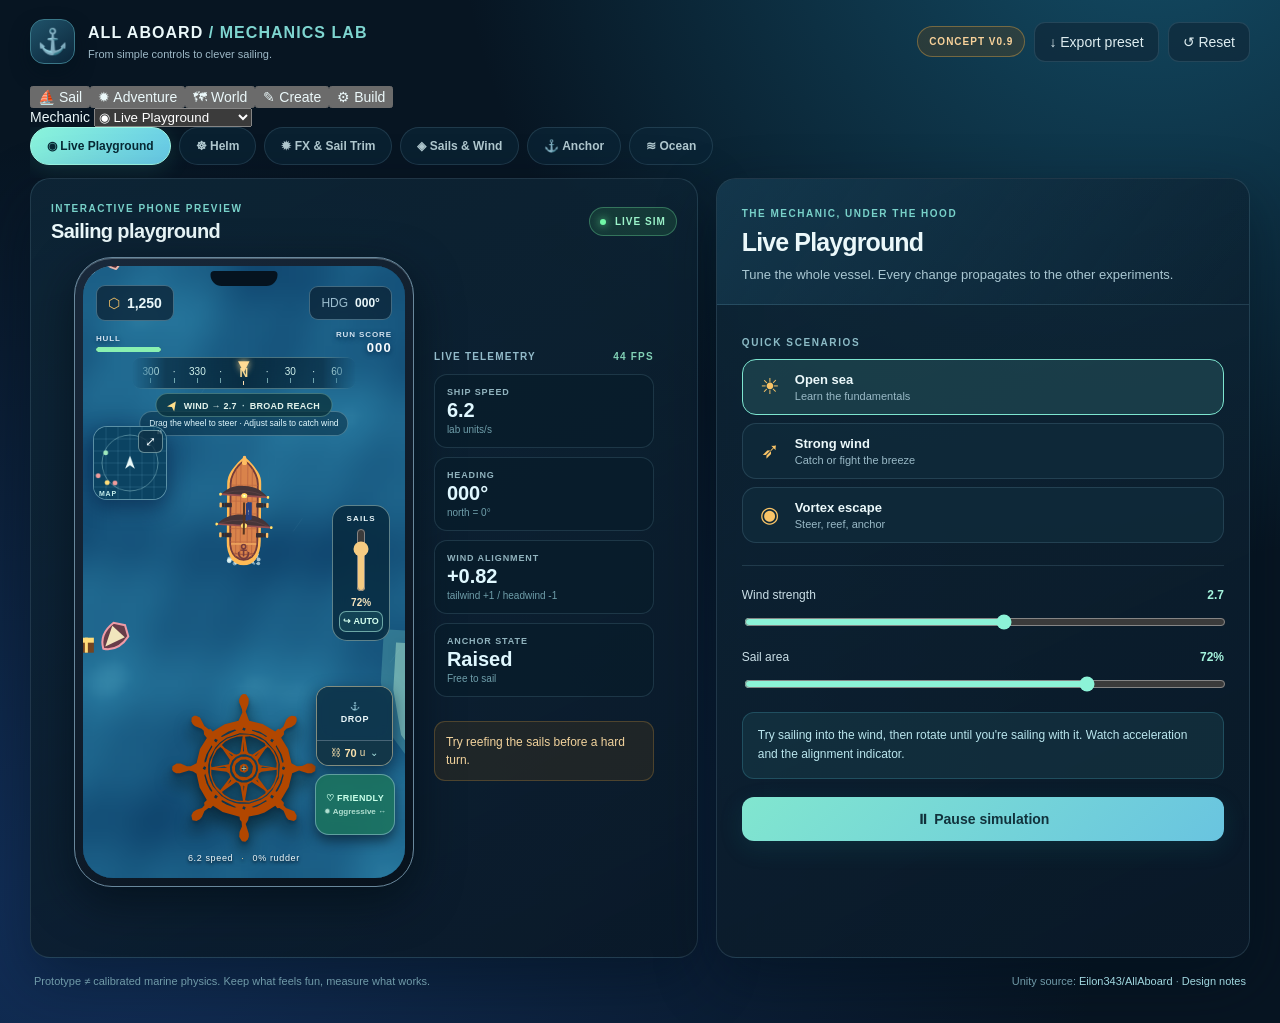
==== index.html @ 44ed9422 "feat(v0.9-layout): grouped navigation, live guided tutorial, lightweight anchor, sail control modes," ====
<!doctype html>
<html lang="en">
<head>
  <meta charset="utf-8">
  <meta name="viewport" content="width=device-width, initial-scale=1, viewport-fit=cover">
  <meta name="theme-color" content="#071725">
  <meta name="description" content="All Aboard Mechanics Lab: hands-on experiments for sailing, wheel steering, sails, anchors, ocean motion, damage and friendly encounters.">
  <title>All Aboard · Mechanics Lab</title>
  <link rel="stylesheet" href="./style.css">
</head>
<body>
  <div class="app-shell">
    <header class="topbar">
      <div class="brand"><span class="brand-mark">⚓</span><div><strong>ALL ABOARD <span class="brand-light">/ MECHANICS LAB</span></strong><small>From simple controls to clever sailing.</small></div></div>
      <div class="top-actions"><span class="build-tag">CONCEPT V0.9</span><button class="subtle-button" id="savePreset" title="Download current tuning as JSON">↓ Export preset</button><button class="subtle-button" id="resetAll" title="Reset simulation and parameters">↺ Reset</button></div>
    </header>

    <nav class="nav-shell" aria-label="Mechanics navigation">
      <div class="nav-categories" id="navGroups" aria-label="Mechanics categories"></div>
      <label class="nav-pick-label" for="navMechanic">Mechanic <select id="navMechanic" aria-label="Jump to mechanic"></select></label>
    </nav>
    <div class="tabbar" role="tablist" aria-label="Mechanics">
      <button role="tab" aria-selected="true" class="tab active" data-tab="live">◉ Live Playground</button>
      <button role="tab" aria-selected="false" class="tab" data-tab="helm">☸ Helm</button>
      <button role="tab" aria-selected="false" class="tab" data-tab="layout">✥ UI Studio</button>
      <button role="tab" aria-selected="false" class="tab" data-tab="feel">✹ FX &amp; Sail Trim</button>
      <button role="tab" aria-selected="false" class="tab" data-tab="audio">♫ Music &amp; SFX</button>
      <button role="tab" aria-selected="false" class="tab" data-tab="unity">▣ Unity Checks</button>
      <button role="tab" aria-selected="false" class="tab" data-tab="sails">◈ Sails & Wind</button>
      <button role="tab" aria-selected="false" class="tab" data-tab="anchor">⚓ Anchor</button>
      <button role="tab" aria-selected="false" class="tab" data-tab="ocean">≋ Ocean</button><button role="tab" aria-selected="false" class="tab" data-tab="world">◎ World</button>
      <button role="tab" aria-selected="false" class="tab" data-tab="damage">✹ Damage</button>
      <button role="tab" aria-selected="false" class="tab" data-tab="encounter">♡ Encounters</button>
      <button role="tab" aria-selected="false" class="tab" data-tab="shipyard">✦ Pimp My Ship</button><button role="tab" aria-selected="false" class="tab" data-tab="ideas">✧ Ideas Board</button><button role="tab" aria-selected="false" class="tab" data-tab="review">✓ Mechanics Review</button>
      <button role="tab" aria-selected="false" class="tab" data-tab="loop">↻ Stage Loop</button>
      <button role="tab" aria-selected="false" class="tab" data-tab="planner">▦ Roadmap & Kanban</button>
    </div>

    <main class="workspace">
      <section class="stage" aria-label="Live portrait game preview">
        <div class="stage-heading"><div><span class="eyebrow">INTERACTIVE PHONE PREVIEW</span><h1 id="stageTitle">Sailing playground</h1></div><div class="live-chip"><span class="dot"></span> LIVE SIM</div></div>
        <div class="stage-body">
          <div class="phone">
            <div class="phone-screen" id="phoneScreen">
              <canvas id="seaCanvas" aria-label="Animated top-down sea showing the sailing ship"></canvas>
              <div class="quick-tutorial" id="quickTutorial" hidden aria-live="polite">
                <span class="quick-tutorial-progress" id="quickTutorialStep">1 / 5</span>
                <strong id="quickTutorialTitle">STEER</strong>
                <span id="quickTutorialDescription">Drag the wheel left or right</span>
                <button type="button" id="quickTutorialSkip" aria-label="Skip tutorial">Skip ×</button>
              </div>
              <button type="button" id="quickTutorialReplay" class="quick-tutorial-replay" title="Replay the 10-second tutorial">?</button>
              <img id="flagGifOverlay" class="flag-gif-live" alt="" hidden>
              <div class="notch"></div>
              <div class="hud">
                <div class="hud-top"><div class="coin-pill" id="coinHud"><span>⬡</span> <strong id="coinValue">1,250</strong></div><div class="heading-pill" id="headingPill"><span class="hud-muted">HDG</span> <strong id="headingValue">000°</strong></div></div>
                <div class="hud-bottom"><div id="healthHud"><small>HULL</small><div class="mini-bar"><i id="hpFill"></i></div></div><div class="hud-score" id="scoreHud"><small>RUN SCORE</small><strong id="scoreValue">000</strong></div></div>
              </div>
              <div class="heading-hud" id="headingHud" aria-label="Compass heading strip">
                 <div class="heading-tape" id="headingTape"><div class="heading-marks" id="headingMarks"></div><div class="heading-indicator">▾</div></div>
                 <div class="heading-wind"><span class="wind-direction-arrow" id="windArrow">➤</span> WIND → <strong id="windValue">2.7</strong><span class="heading-separator">·</span><span id="windRelation">TAILWIND</span></div>
               </div>
               <div class="minimap" id="miniMap" aria-label="Mini-map: ship, chest, enemy and vortex">
                <canvas id="miniMapCanvas"></canvas><button id="mapOpenMini" title="Expand world map" aria-label="Expand world map">⤢</button><span>MAP</span>
              </div>
              <div class="play-hint" id="playHint">Drag the wheel to steer · Adjust sails to catch wind</div>
              <div class="world-action" id="chestAction"><button id="collectChest">✦ Collect treasure</button></div><div class="world-action world-ship-action" id="worldShipAction"><button id="worldShipInteract" hidden>♡ Hail friendly ship</button></div>
              <div class="game-controls">
                <div class="helm-control" id="wheelControl" role="slider" tabindex="0" aria-label="Ship's wheel, turn left or right" aria-valuemin="-1080" aria-valuemax="1080" aria-valuenow="0">
                  <div id="helmWheel" class="wheel-art">
                    <img src="./assets/ship-wheel.svg" alt="" draggable="false">
                  </div>
                  <div class="wheel-crosshair">+</div>
                </div>
                <div class="sail-control" id="sailControl">
                  <div class="control-caption">SAILS</div>
                  <input id="sailSlider" type="range" min="0" max="100" step="1" value="72" orient="vertical" aria-label="Sail height">
                  <div class="sail-percent" id="sailPercent">72%</div>
                  <button type="button" id="sailHeightToggle" class="sail-height-toggle" hidden aria-label="Raise or furl all sails">FULL</button>
                  <button type="button" class="sail-trim-toggle" id="sailTrimToggle" aria-expanded="false" aria-controls="sailTrimQuick">↪ AUTO</button>
                  <div class="sail-trim-popup" id="sailTrimQuick" hidden>
                    <div class="quick-title">⛵ SAIL YARD TILT</div>
                    <label class="quick-auto"><input type="checkbox" id="sailQuickAuto" checked> Automatic wind trim</label>
                    <input id="sailTrimQuickSlider" type="range" min="-45" max="45" step=".5" value="0" aria-label="Manual sail tilt in degrees">
                    <span id="sailQuickTrimValue">0° / ideal 0°</span>
                  </div>
                </div>
                <div class="side-controls">
                  <div class="anchor-control" id="anchorControl">
                    <button class="game-btn anchor-btn" id="anchorButton" aria-pressed="false" title="Drop or raise anchor"><span class="anchor-glyph">⚓</span><span id="anchorLabel">DROP</span></button>
                    <button class="anchor-chain-toggle" type="button" id="anchorChainToggle" aria-expanded="false" aria-controls="anchorChainEditor" title="Set the anchor chain length">⛓ <strong id="anchorChainQuickValue">70</strong>u <span>⌄</span></button>
                    <div class="anchor-rope-hud" id="anchorRopeHud" hidden><span>CHAIN</span><strong id="anchorDistance">0 / 70</strong><div class="chain-meter"><i id="chainFill"></i></div><small id="anchorCondition">Slack</small></div>
                    <div class="anchor-chain-editor" id="anchorChainEditor" hidden>
                      <label for="anchorChainQuickSlider">Chain length <strong id="anchorChainEditValue">70</strong>u</label>
                      <input id="anchorChainQuickSlider" type="range" min="12" max="180" step="1" value="70" aria-label="Anchor chain maximum length">
                      <div class="chain-help">Short = tight turning circle · Long = more drift</div>
                      <button type="button" id="anchorChainClose">✓ Apply &amp; close</button>
                    </div>
                  </div>
                  <button class="game-btn mode-btn friendly" id="modeButton" title="Toggle Friendly and Aggressive"><span class="mode-main" id="modeLabel">♡ FRIENDLY</span><span class="mode-alternative" id="modeNextLabel">✹ Aggressive ↔</span></button>
                </div>
              </div>
              <div class="phone-bottomline"><span id="speedValue">0.0</span> speed <span class="separator">·</span> <span id="rudderValue">0%</span> rudder</div>
            </div>
          </div>
          <div class="telemetry"><div class="telemetry-title">LIVE TELEMETRY <span id="fpsValue">-- FPS</span></div>
            <div class="telemetry-grid">
              <div><small>SHIP SPEED</small><strong id="statSpeed">0.0</strong><span>lab units/s</span></div>
              <div><small>HEADING</small><strong id="statHeading">000°</strong><span>north = 0°</span></div>
              <div><small>WIND ALIGNMENT</small><strong id="statAlignment">--</strong><span>tailwind +1 / headwind -1</span></div>
              <div><small>ANCHOR STATE</small><strong id="statAnchor">Raised</strong><span id="statAnchorInfo">Free to sail</span></div>
            </div>
            <p id="systemTip" class="system-tip">Try reefing the sails before a hard turn.</p>
          </div>
        </div>
      </section>

      <aside class="inspector" aria-label="Mechanic tuning controls">
        <div class="inspector-header"><span class="eyebrow">THE MECHANIC, UNDER THE HOOD</span><h2 id="inspectorTitle">Live Playground</h2><p id="inspectorSubtitle">Tune the whole vessel. Every change propagates to the other experiments.</p></div>

        <section class="panel active" data-panel="live">
          <div class="mini-heading">QUICK SCENARIOS</div>
          <div class="scenario-list"><button class="scenario active" data-scenario="open"><span>☀</span><div><strong>Open sea</strong><small>Learn the fundamentals</small></div></button><button class="scenario" data-scenario="wind"><span>➶</span><div><strong>Strong wind</strong><small>Catch or fight the breeze</small></div></button><button class="scenario" data-scenario="vortex"><span>◉</span><div><strong>Vortex escape</strong><small>Steer, reef, anchor</small></div></button></div>
          <div class="rule"></div>
          <div class="setting"><div class="setting-head"><label for="quickWind">Wind strength</label><output data-value="windStrength">2.7</output></div><input id="quickWind" type="range" min="0" max="5" step=".1" data-setting="windStrength" value="2.7"></div>
          <div class="setting"><div class="setting-head"><label for="quickSails">Sail area</label><output data-value="sail">72%</output></div><input id="quickSails" type="range" min="0" max="100" step="1" data-setting="sail" value="72"></div>
          <div class="callout">Try sailing into the wind, then rotate until you're sailing with it. Watch acceleration and the alignment indicator.</div>
          <button class="wide-button" id="pauseButton">⏸ Pause simulation</button>
        </section>


        <section class="panel" data-panel="layout">
          <div class="explain"><strong>Touch-edit the real game HUD</strong>
            <p>Drag the HUD by touch, enter precise X/Y values, independently scale its width/height, rotate it, set opacity and adjust layer priority. Switch editing off to test the real controls.</p>
          </div>
          <div class="setting"><label for="layoutTheme">Game button visual theme (prototype)</label>
            <select id="layoutTheme" class="layout-select">
              <option value="classic">Warm wood · nautical</option>
              <option value="glass">Sea glass · lightweight</option>
              <option value="compact">Compact · minimal</option>
            </select>
          </div>
          <button id="layoutEditToggle" class="wide-button" aria-pressed="false">✥ Enable touch editing</button>
          <button id="layoutApplyDor" class="outline-button">★ Apply Dor's uploaded V0.7 layout</button>
          <div class="layout-icon-preview"><img id="layoutIconPreview" alt="Selected HUD component icon" src="./assets/ship-wheel.svg"><div><strong id="layoutIconName">Helm wheel</strong><small>Matching game artwork. Selected component glows in the phone preview.</small></div></div>
          <div class="layout-appearance">
            <div class="mini-heading">APPEARANCE · GAME HUD</div>
            <label class="fx-toggle"><input type="checkbox" id="layoutVisible" checked> Show selected component (hide/remove from HUD)</label>
            <div class="setting"><div class="setting-head"><label for="layoutBorderWidth">Border thickness</label><output id="layoutBorderValue">0 px</output></div>
              <input type="range" id="layoutBorderWidth" min="0" max="8" step=".5" value="0"></div>
            <div class="layout-colors"><label>Border <input type="color" id="layoutBorderColor" value="#8be8d6"></label>
              <label>Background <input type="color" id="layoutBackgroundColor" value="#103b51"></label></div>
            <label class="fx-toggle"><input type="checkbox" id="layoutUseBackground"> Custom background color</label>
          </div>
          <div class="layout-preset-caption">Current preset: <strong id="layoutPresetName">Default</strong> · V0.8 supports legacy V0.7 JSON imports.</div>
          <div class="setting"><label for="layoutElement">Select UI component</label><select id="layoutElement" class="layout-select"></select></div>
          <div class="layout-controls">
            <div class="layout-fine-step"><span>Fine movement · 0.1%</span><div><button id="layoutXMinus">X −</button><button id="layoutXPlus">X +</button><button id="layoutYMinus">Y −</button><button id="layoutYPlus">Y +</button></div></div>
            
            <div class="setting layout-setting"><div class="setting-head"><label for="layoutXRange">X position · phone width</label><input id="layoutXValue" type="number" min="-48" max="48" step=".1" value="0" aria-label="X position · phone width numeric value"></div><input id="layoutXRange" type="range" min="-48" max="48" step=".1" value="0" aria-label="X position · phone width"></div>

            <div class="setting layout-setting"><div class="setting-head"><label for="layoutYRange">Y position · phone height</label><input id="layoutYValue" type="number" min="-48" max="48" step=".1" value="0" aria-label="Y position · phone height numeric value"></div><input id="layoutYRange" type="range" min="-48" max="48" step=".1" value="0" aria-label="Y position · phone height"></div>

            <div class="setting layout-setting"><div class="setting-head"><label for="layoutScaleRange">Uniform scale</label><input id="layoutScaleValue" type="number" min=".3" max="2.5" step=".01" value="1" aria-label="Uniform scale numeric value"></div><input id="layoutScaleRange" type="range" min=".3" max="2.5" step=".01" value="1" aria-label="Uniform scale"></div>

            <div class="setting layout-setting"><div class="setting-head"><label for="layoutScaleXRange">Horizontal scale X</label><input id="layoutScaleXValue" type="number" min=".3" max="2.5" step=".01" value="1" aria-label="Horizontal scale X numeric value"></div><input id="layoutScaleXRange" type="range" min=".3" max="2.5" step=".01" value="1" aria-label="Horizontal scale X"></div>

            <div class="setting layout-setting"><div class="setting-head"><label for="layoutScaleYRange">Vertical scale Y</label><input id="layoutScaleYValue" type="number" min=".3" max="2.5" step=".01" value="1" aria-label="Vertical scale Y numeric value"></div><input id="layoutScaleYRange" type="range" min=".3" max="2.5" step=".01" value="1" aria-label="Vertical scale Y"></div>

            <div class="setting layout-setting"><div class="setting-head"><label for="layoutRotationRange">Rotation / tilt</label><input id="layoutRotationValue" type="number" min="-180" max="180" step=".5" value="0" aria-label="Rotation / tilt numeric value"></div><input id="layoutRotationRange" type="range" min="-180" max="180" step=".5" value="0" aria-label="Rotation / tilt"></div>

            <div class="setting layout-setting"><div class="setting-head"><label for="layoutOpacityRange">Opacity / transparency</label><input id="layoutOpacityValue" type="number" min=".15" max="1" step=".01" value="1" aria-label="Opacity / transparency numeric value"></div><input id="layoutOpacityRange" type="range" min=".15" max="1" step=".01" value="1" aria-label="Opacity / transparency"></div>

            <div class="setting layout-setting"><div class="setting-head"><label for="layoutLayerRange">Layer order (front ↔ back)</label><input id="layoutLayerValue" type="number" min="1" max="30" step="1" value="5" aria-label="Layer order (front ↔ back) numeric value"></div><input id="layoutLayerRange" type="range" min="1" max="30" step="1" value="5" aria-label="Layer order (front ↔ back)"></div>
            <label class="fx-toggle"><input id="layoutRatioLock" type="checkbox" checked> Lock X/Y scale together</label>
            <div class="layout-fine-step"><span>Layer order within HUD groups</span><div><button id="layoutLayerBack">Send back −</button><button id="layoutLayerFront">Bring forward +</button></div></div>
          </div>
          <div class="layout-value-readout" id="layoutOutput">Helm wheel · X 0% · Y 0% · 1×1 · 0° · 100% opacity · layer 5</div>
          <div class="layout-validation" id="layoutValidation" role="status">Layout check: no known overlaps yet. Check on a physical phone too.</div>
          <div class="button-pair"><button id="layoutResetItem" class="outline-button">↺ Reset selected</button><button id="layoutResetAll" class="outline-button">↺ Reset all UI</button></div>
          <div class="button-pair"><button id="layoutExport" class="wide-button">↓ Export UI preset (.json)</button><label class="outline-button import-label" for="layoutImport">↑ Import preset</label><input id="layoutImport" type="file" accept="application/json,.json" hidden></div>
          <div class="world-alert" id="layoutStatus" role="status">Enable editing and drag a highlighted UI component by touch. The layout is saved locally on this device.</div>
          <div class="callout">Coordinates are relative to the phone preview; layer order applies within HUD stacking groups. Rotation, independent scaling and transparency are design-only transforms, not finished Unity RectTransforms or accessibility validation. Test all thumb targets and safe areas.</div>
        </section>

        <section class="panel" data-panel="feel">
          <div class="explain"><strong>One event, readable physical feedback</strong>
            <p>Cannon fire should trigger a short recoil, a water splash and a sound event. Waves drive the ship's visual roll/bob using real samples of OceanField. No gameplay-position teleports.</p>
          </div>
          <div class="mini-heading">CANNON &amp; CAMERA FEEL</div>
          <div class="setting"><div class="setting-head"><label for="recoilStrength">Cannon recoil</label><output data-value="recoilStrength">0.8</output></div><input id="recoilStrength" type="range" min="0" max="2" step=".1" value=".8" data-setting="recoilStrength"></div>
          <div class="setting"><div class="setting-head"><label for="cameraShake">Camera shake</label><output data-value="cameraShake">0.5</output></div><input id="cameraShake" type="range" min="0" max="2" step=".1" value=".5" data-setting="cameraShake"></div>
          <div class="setting"><div class="setting-head"><label for="waveRoll">Wave-induced ship tilt</label><output data-value="waveRoll">1.0</output></div><input id="waveRoll" type="range" min="0" max="2" step=".1" value="1" data-setting="waveRoll"></div>
          <div class="button-pair"><button class="wide-button" id="feelTestShot">✹ Fire test broadside</button><button class="outline-button" id="feelTestHit">✦ Test hull impact</button></div>
          <div class="mini-heading">SAIL CONTROL DESIGN</div>
          <div class="setting"><label for="sailControlStyle">Mobile sail control</label>
            <select id="sailControlStyle" class="layout-select">
              <option value="classic">Height slider + compact AUTO button</option>
              <option value="toggle-tilt">Up/Down toggle + wind trim mini dial</option>
            </select>
          </div>
          <div class="mini-heading">SAIL TRIM (OPTIONAL ONE-THUMB SKILL)</div>
          <div class="explain"><strong>Tilt the yard to catch wind</strong><p>Auto-trim stays enabled by default. Manual trim adds a small skill advantage but is not a new mandatory game button. A visual yard rotation follows the selected trim.</p></div>
          <div class="setting"><div class="setting-head"><label for="sailTrim">Sail tilt / yard angle</label><output data-value="sailTrim">0°</output></div><input id="sailTrim" type="range" min="-45" max="45" step="1" value="0" data-setting="sailTrim"></div>
          <label class="fx-toggle"><input id="sailAutoTrim" type="checkbox" checked> Automatic sail trim (recommended)</label>
          <div class="physics-readout">IDEAL TILT <strong id="trimIdeal">0°</strong> · SAIL TRIM BONUS <strong id="trimBonus">100%</strong></div>
          <div class="mini-heading">WIND &amp; OCEAN VISUALS</div>
          <div class="setting"><div class="setting-head"><label for="windFX">Wind streak intensity</label><output data-value="windFX">0.6</output></div><input id="windFX" type="range" min="0" max="2" step=".1" value=".6" data-setting="windFX"></div>
          <label class="fx-toggle"><input id="reduceMotion"> Reduce motion / visual shake</label>
          <div class="physics-readout" id="feelReadout">Sail trim, ship pitch and sound events stay decoupled from world physics.</div>
          <div class="callout">Unity integration candidate: ShipPosePresenter for waves, BroadsideFeedback for recoil, SailTrimController for rigging, OceanEffectBus for water FX. Only real shots should trigger automatic feedback.</div>
        </section>
        <section class="panel" data-panel="audio">
          <div class="explain"><strong>Original pirate soundtrack &amp; event audio</strong>
            <p>Preview original generated-in-code musical sketches and short synthetic effects. Real soundtrack files can later be generated, edited and licensed separately. Browser audio begins only after you press Enable Audio.</p>
          </div>
          <button class="wide-button" id="audioEnable">♪ Enable sound (tap once)</button>
          <div class="setting"><div class="setting-head"><label for="audioVolume">Master volume</label><output id="audioVolumeValue">32%</output></div><input id="audioVolume" type="range" min="0" max="100" value="32"></div>
          <div class="setting"><div class="setting-head"><label for="musicVolume">Music level</label><output id="musicVolumeValue">27%</output></div><input id="musicVolume" type="range" min="0" max="100" value="27"></div>
          <div class="mini-heading">MUSIC MOOD TESTS</div>
          <div class="audio-mood-list" id="audioMoods"></div>
          <div class="button-pair"><button class="wide-button" id="audioPlayMusic">▶ Play current mood</button><button class="outline-button" id="audioStopMusic">■ Stop</button></div>
          <label class="fx-toggle"><input id="audioAdaptiveMood" type="checkbox" checked> Adaptive music: playful sailing → cinematic combat (selected direction)</label>
          <div class="mini-heading">PRODUCTION MUSIC PROMPT</div>
          <textarea id="audioGenerationPrompt" rows="5" class="audio-prompt" aria-label="Generated track production prompt" readonly></textarea>
          <button class="outline-button" id="audioCopyPrompt">⧉ Copy prompt for Stable Audio / Suno</button>
          <div class="mini-heading">SFX EVENT LIBRARY</div>
          <div class="audio-sfx-list" id="audioSfxList"></div>
          <div class="setting"><label class="fx-toggle"><input id="audioAutoEvents" type="checkbox"> Play live in-game sound events (after enabling audio)</label></div>
          <div class="world-alert" id="audioStatus">Audio is off until enabled. Game remains playable without sound.</div>
          <div class="mini-heading">AUDIO EVENT LOG</div>
          <div id="audioEventLog" class="audio-event-log" aria-live="polite">No events yet.</div>
          <div class="callout">Unity plan: one AudioDirector and AudioMixer. Mechanic scripts publish event IDs (shot, anchor, friendship, etc.). A mood controller crossfades between layers. Avoid shipping third-party material without confirming license records.</div>
        </section>
        <section class="panel" data-panel="unity">
          <div class="explain"><strong>Validate a mechanic before converting it into Unity</strong><p>This is a checklist plus an advisory static text scan—not a replacement for Unity Test Framework, actual prefabs, scene checks or Android builds.</p></div>
          <div class="mini-heading">PREFAB / SCENE TEXT SCANNER</div>
          <label for="unityAssetUpload" class="outline-button import-label">↑ Upload one .prefab, .unity or .asset (text YAML)</label>
          <input id="unityAssetUpload" type="file" accept=".prefab,.unity,.asset,.txt">
          <div class="world-alert" id="unityAuditStatus">No file selected. A text YAML scan can flag common issues; Unity Editor must verify GUIDs and actual links.</div>
          <div id="unityAuditResults" class="unity-audit-results"></div>
          <div class="mini-heading">UNITY VERIFICATION ROADMAP</div>
          <div class="unity-checklist" id="unityChecklist">
            <label><input type="checkbox"> EditMode: wind polar, chain bounds, damage rules</label>
            <label><input type="checkbox"> PlayMode: steering, auto cannons, anchor, scene flow</label>
            <label><input type="checkbox"> Prefab: required components, missing scripts, links</label>
            <label><input type="checkbox"> HUD: Safe Area, portrait anchors, minimum tap size</label>
            <label><input type="checkbox"> Build Profiles: scenes, Android IL2CPP + ARM64</label>
            <label><input type="checkbox"> Performance: Profiler 30/60 FPS + allocations on phone</label>
          </div>
          <div class="button-pair"><button id="unityExportChecklist" class="wide-button">↓ Export Unity QA checklist</button></div>
          <div class="mini-heading">TECHNICAL HANDOFF FROM THE KANBAN</div>
          <p class="tipline">Open Roadmap &amp; Kanban → select a mechanic → view the architecture, test contract and copyable Codex prompt below its full plan.</p>
        </section>
        <section class="panel" data-panel="helm">
          <div class="explain"><strong>1080° left / right</strong><p>Grab the wheel and rotate it up to three turns in either direction. Release it to spring back to center while the ship keeps its momentum.</p></div>
          <div class="setting"><div class="setting-head"><label for="steerSensitivity">Steering sensitivity</label><output data-value="steerSensitivity">1.00×</output></div><input id="steerSensitivity" type="range" min=".25" max="3" step=".05" data-setting="steerSensitivity" value="1"></div>
          <div class="setting"><div class="setting-head"><label for="wheelReturn">Wheel self-centering</label><output data-value="wheelReturn">2.8</output></div><input id="wheelReturn" type="range" min=".5" max="8" step=".1" data-setting="wheelReturn" value="2.8"></div>
          <div class="setting"><div class="setting-head"><label for="rudderResponse">Rudder response</label><output data-value="rudderResponse">6.0</output></div><input id="rudderResponse" type="range" min=".5" max="14" step=".1" data-setting="rudderResponse" value="6"></div><div class="setting"><div class="setting-head"><label for="yawResponse">Hull turn inertia</label><output data-value="yawResponse">5.0</output></div><input id="yawResponse" type="range" min="1" max="14" step=".5" data-setting="yawResponse" value="5"></div>
          <div class="setting"><div class="setting-head"><label for="windDrive">Wind propulsion / acceleration</label><output data-value="windDrive">1.00</output></div><input id="windDrive" type="range" min=".25" max="2.0" step=".05" data-setting="windDrive" value="1"></div>
          <div class="setting"><div class="setting-head"><label for="waterDrag">Forward hull resistance</label><output data-value="waterDrag">1.00</output></div><input id="waterDrag" type="range" min=".35" max="2.1" step=".05" data-setting="waterDrag" value="1"></div>
          <div class="physics-readout">NEW SAILING: <strong id="tailwindBoostInfo">Tailwind = maximum</strong> · <strong>Slower acceleration, speed-limited rudder</strong></div>
          <div class="setting"><div class="setting-head"><label for="lateralDrag">Keel / lateral resistance</label><output data-value="lateralDrag">5.5</output></div><input id="lateralDrag" type="range" min=".5" max="11" step=".5" data-setting="lateralDrag" value="5.5"></div>
          <div class="physics-readout">FORWARD <strong id="forwardSpeedValue">0.0</strong> · SIDE SLIP <strong id="sideSpeedValue">0.0</strong> · SAIL EFFICIENCY <strong id="sailEfficiencyValue">0%</strong></div>
          <div class="setting"><div class="setting-head"><label for="deadzone">Center dead zone</label><output data-value="deadzone">2%</output></div><input id="deadzone" type="range" min="0" max="20" step="1" data-setting="deadzone" value="2"></div>
          <div class="reading">WHEEL ROTATION <strong id="wheelReading">0°</strong><div class="reading-track"><i id="wheelReadingBar"></i></div>ACTUAL RUDDER <strong id="rudderReading">0%</strong></div>
          <p class="tipline">Keyboard: ← / → to steer, ↑ / ↓ for sails. Optional vibration feedback on compatible Android browsers.</p>
          <label class="switch-line"><input type="checkbox" id="hapticToggle" checked> Enable haptics where available</label>
        </section>

        <section class="panel" data-panel="sails">
          <div class="explain"><strong>Wind is directional</strong><p>The closer the ship heading is to the wind's travel direction, the stronger its downwind propulsion. Headwinds suppress sail thrust, while currents can still move the hull.</p></div>
          <div class="setting"><div class="setting-head"><label for="windStrength">Wind strength</label><output data-value="windStrength">2.7</output></div><input id="windStrength" type="range" min="0" max="5" step=".1" data-setting="windStrength"></div>
          <div class="setting"><div class="setting-head"><label for="windDirection">Wind TO direction</label><output data-value="windDirection">35°</output></div><input id="windDirection" type="range" min="0" max="359" step="1" data-setting="windDirection"></div>
          <div class="setting"><div class="setting-head"><label for="sailArea">Sail area</label><output data-value="sail">72%</output></div><input id="sailArea" type="range" min="0" max="100" step="1" data-setting="sail"></div>
          <div class="setting"><div class="setting-head"><label for="baseThrust">Base drift / auxiliary thrust</label><output data-value="baseThrust">0.1</output></div><input id="baseThrust" type="range" min="0" max="1" step=".05" data-setting="baseThrust"></div>
          <div class="wind-visual"><div class="wind-dial"><span class="dial-compass">N</span><div class="dial-ship">▲</div><div class="dial-wind" id="dialWind">➤</div></div><div><small>WIND ALIGNMENT</small><strong id="alignmentReading">--</strong><p id="alignmentDescription">Turn toward the wind arrow to catch a tailwind.</p></div></div>
          <div class="callout">Arcade sailing model: these are tunable game-feel forces, not a physically calibrated sailing simulation. Real sailboats can tack upwind.</div>
        </section>

        <section class="panel" data-panel="anchor">
          <div class="explain"><strong>A chain with a real maximum length</strong><p>Throw the anchor, watch it splash, then drift freely while the chain is slack. Once the chain is fully extended it holds you within a circle. Excessive force makes the anchor drag across the seabed.</p></div><div class="chain-explainer"><span>⚓ Seabed anchor</span><span>⛓ Adjustable chain</span><span>⛵ Ship</span></div><div class="rope-live">Chain distance: <strong id="anchorDistanceInspector">0 / 70</strong> · Tension: <strong id="anchorTension">0%</strong></div>
          <button id="anchorInspector" class="wide-button">⚓ Drop / raise anchor</button>
          <div class="setting"><div class="setting-head"><label for="anchorGrip">Anchor holding force</label><output data-value="anchorGrip">185</output></div><input id="anchorGrip" type="range" min="50" max="400" step="5" data-setting="anchorGrip"></div>
          <div class="setting"><div class="setting-head"><label for="anchorLine">Anchor chain length</label><output data-value="anchorLine">70</output></div><input id="anchorLine" type="range" min="12" max="180" step="1" data-setting="anchorLine"></div>
          <div class="setting"><div class="setting-head"><label for="ropeStiffness">Chain stiffness</label><output data-value="ropeStiffness">9.0</output></div><input id="ropeStiffness" type="range" min="3" max="20" step="1" data-setting="ropeStiffness"></div>
          <div class="setting"><div class="setting-head"><label for="ropeDamping">Chain damping</label><output data-value="ropeDamping">6.0</output></div><input id="ropeDamping" type="range" min="1" max="18" step="1" data-setting="ropeDamping"></div>
          <div class="setting"><div class="setting-head"><label for="vortexStrength">Vortex pull</label><output data-value="vortexStrength">1.0</output></div><input id="vortexStrength" type="range" min="0" max="3" step=".1" data-setting="vortexStrength"></div>
          <div class="setting"><div class="setting-head"><label for="currentStrength">Current drift</label><output data-value="currentStrength">.3</output></div><input id="currentStrength" type="range" min="0" max="3" step=".1" data-setting="currentStrength"></div>
          <div class="button-pair"><button class="outline-button" id="spawnVortex">◉ Move vortex nearby</button><button class="outline-button" id="clearVortex">✕ Clear vortex</button></div>
          <div class="callout">Simplified assumption: this prototype always permits anchoring at the current position. Seabed depth and anchor-setting time come later.</div>
        </section>

        <section class="panel" data-panel="ocean">
          <div class="explain"><strong>One shared OceanField</strong><p>Water layers scroll with the ship; the ship and anchor disturb the surface, and a vortex applies the same local flow force used by the vessel simulation. This is a lightweight stylized field, not a full fluid solver.</p></div>
          <div class="setting"><div class="setting-head"><label for="waveHeight">Wave height</label><output data-value="waveHeight">0.7</output></div><input id="waveHeight" type="range" min="0" max="2" step=".1" data-setting="waveHeight"></div>
          <div class="setting"><div class="setting-head"><label for="waveDetail">Wave density</label><output data-value="waveDetail">22</output></div><input id="waveDetail" type="range" min="6" max="44" step="1" data-setting="waveDetail"></div>
          <div class="setting"><div class="setting-head"><label for="wavePush">Wave → vessel force</label><output data-value="wavePush">0.7</output></div><input id="wavePush" type="range" min="0" max="2" step=".05" data-setting="wavePush"></div>
          <div class="setting"><div class="setting-head"><label for="wakeStrength">Ship wake</label><output data-value="wakeStrength">1.0</output></div><input id="wakeStrength" type="range" min="0" max="2" step=".1" data-setting="wakeStrength"></div>
          <div class="button-pair"><button class="outline-button" id="rippleButton">◎ Add ripple</button><button class="outline-button" id="stormButton">☁ Storm preset</button></div>
          <div class="mini-heading">WATER BASELINE · V0.5</div>
          <div class="button-pair"><button id="waterSnapshot" class="outline-button">↓ Snapshot water PNG</button><button id="waterJsonExport" class="outline-button">↓ Export water settings JSON</button></div><button id="waterBaseline" class="outline-button">↺ Restore V0.5 water tuning</button>
          <div class="metric-note" id="waterBaselineStatus">Visual baseline preserved: our original 2D procedural wave field. New land masking prevents foam/ripples from passing over island terrain.</div>
          <div class="metric-note">Canvas 2D · Procedural visual approximation · Frame-rate-independent motion. The water surface is not a full fluid simulation.</div>
        </section>


        <section class="panel" data-panel="world">
          <div class="explain"><strong>Endless, reproducible worlds</strong>
            <p>Generate a shareable world from a seed. Islands, friendly/hostile ships and treasures are stable per chunk. Only nearby chunks are loaded. A rare Kraken can emerge and even swallow nearby NPC ships.</p>
          </div>
          <div class="mini-heading">YOUR WORLD SEED</div>
          <div class="seed-row"><input id="worldSeed" type="text" maxlength="52" value="ALL-ABOARD" aria-label="Procedural world seed" spellcheck="false" placeholder="Type a world name">
            <button id="worldGenerate" class="wide-button">Generate</button></div>
          <div class="button-pair"><button id="worldRandom" class="outline-button">⚄ Random seed</button><button id="worldShare" class="outline-button">⧉ Copy seed link</button></div>
          <div class="world-counters">
            <div><small>CHUNKS CACHED</small><strong id="worldChunks">0</strong></div>
            <div><small>ISLANDS NEAR</small><strong id="worldIslands">0</strong></div>
            <div><small>OTHER SHIPS</small><strong id="worldShips">0</strong></div>
            <div><small>TREASURES</small><strong id="worldTreasures">0</strong></div>
          </div>
          <div class="setting"><div class="setting-head"><label for="worldIslandDensity">Island density</label><output id="worldIslandDensityValue">1.0×</output></div><input id="worldIslandDensity" type="range" min="0" max="2.5" step=".25" value="1"></div>
          <div class="setting"><div class="setting-head"><label for="worldShipDensity">Ship density</label><output id="worldShipDensityValue">1.0×</output></div><input id="worldShipDensity" type="range" min="0" max="2.5" step=".25" value="1"></div>
          <div class="setting"><div class="setting-head"><label for="worldTreasureDensity">Treasure density</label><output id="worldTreasureDensityValue">1.0×</output></div><input id="worldTreasureDensity" type="range" min="0" max="2.5" step=".25" value="1"></div>
          <label class="switch-line"><input id="worldKrakenEnabled" type="checkbox" checked> Rare secret Kraken events (about 1.8% of chunks)</label>
          <label class="switch-line"><input id="worldChunkGrid" type="checkbox"> Show chunk boundaries (debug)</label>
          <div class="button-pair"><button id="worldExplore" class="outline-button">➤ Explore next chunk</button><button id="worldSummonKraken" class="outline-button">🐙 Test Kraken</button></div>
          <div class="kraken-lab-status" id="krakenLabStatus">🐙 Kraken arm lab: summon nearby, wait for warning, then shoot the grabbing arm.</div>
          <button id="krakenShootArm" class="outline-button">✹ Test firing at grabbing tentacle</button>
          <div class="button-pair"><button id="mapOpenWorld" class="wide-button">⤢ Expand generated world map</button></div>
          <p class="tipline">Expanded map: drag to pan, zoom to explore, toggle POIs and hostile/friendly heatmap layers. Rendering never changes the live chunk cache.</p>
          <div class="world-alert" id="worldAlert" role="status">Sail to discover islands, trade ships and hidden treasure.</div>
          <div class="callout">Seed + generation version + coordinates reproduce placements; treasure pickup state belongs to this play session. The Kraken is deliberately uncommon. This is an arcade island generator, not real geography.</div>
        </section>
        <section class="panel" data-panel="damage">
          <div class="explain"><strong>Which damage system feels playful?</strong><p>Switch models without committing to one design. Tap cells using an attack pattern, then compare what happens at different enemy levels.</p></div>
          <div class="segmented" role="group" aria-label="Damage model"><button class="active" data-damage-model="grid">Grid HP</button><button data-damage-model="modules">Modules</button><button data-damage-model="core">Core target</button><button data-damage-model="chain">Chain combo</button></div>
          <div class="setting"><div class="setting-head"><label for="enemyLevel">Enemy level</label><output id="enemyLevelValue">Lv. 1</output></div><input id="enemyLevel" type="range" min="1" max="5" value="1"></div>
          <div class="attack-buttons" role="group" aria-label="Attack pattern"><button class="active" data-weapon="cannon">💣 Cannon</button><button data-weapon="broadside">💥 Broadside</button><button data-weapon="fire">🔥 Fire</button><button data-weapon="repair">🔧 Repair</button></div>
          <div class="damage-head"><strong id="damageObjective">Destroy all cells</strong><span id="damageHealth">75 / 75</span></div>
          <div class="damage-turn">TURN <strong id="damageTurn">0</strong> <span>· every repair spends a turn</span></div>
          <div class="damage-modules">⛵ ENEMY SAILS <strong id="enemySailsStatus">100%</strong> · ✹ CANNONS <strong id="enemyCannonsStatus">100%</strong> · ☸ RUDDER <strong id="enemyRudderStatus">100%</strong></div>
          <div class="mini-heading">TEST SHIP COMPONENT FAILURE</div>
          <div class="module-test-controls"><button data-test-module="sails">⛵ Hit OUR sails</button><button data-test-module="cannons">✹ Hit OUR guns</button><button data-test-module="rudder">☸ Hit OUR rudder</button><button id="repairOwn" class="outline-button">🔧 Instant repair (debug)</button></div>
          <div class="repair-quick-lab" id="repairQuickLab">
            <div class="mini-heading">QUICK REPAIR · THREE RIVETS</div>
            <div class="setting"><label for="repairTarget">Part to fix</label>
              <select id="repairTarget" class="layout-select"><option value="sails">Sails</option><option value="cannons">Cannons</option><option value="rudder">Rudder</option></select></div>
            <div class="button-pair"><button id="repairBegin" class="wide-button">🔨 Start patching</button><button id="repairReset" class="outline-button">Reset puzzle</button></div>
            <div class="repair-rivets"><button data-repair-step="0">●</button><button data-repair-step="1">●</button><button data-repair-step="2">●</button></div>
            <div id="repairStatus" class="physics-readout">Tap the glowing rivets in order. A successful patch costs 20 coins; faster repairs restore a little more.</div>
          </div>
          <p class="tipline">These tests affect the main gameplay preview: sails lose propulsion, rudder loses authority, and damaged guns cannot fire.</p><div class="damage-progress"><i id="damageHealthFill"></i></div>
          <div class="damage-board" id="damageBoard" aria-label="Interactive damage cells"></div>
          <div class="damage-status" id="damageStatus" aria-live="polite">Tap a tile to test an attack pattern.</div>
          <div class="button-pair"><button id="fireTick" class="outline-button">↻ Advance turn</button><button id="damageReset" class="outline-button">↺ New enemy</button><button id="enemyRepair" class="outline-button">🔧 Enemy repairs (1 turn)</button></div>
        </section>

        <section class="panel" data-panel="encounter">
          <div class="explain"><strong>Two short interactions, two playstyles</strong><p>Aggressive play rewards positioning and disabling modules. Friendly play is a small choice puzzle: understand what the other ship needs, then offer the right resource.</p></div>
          <div class="segmented" role="group" aria-label="Encounter type"><button class="active" data-encounter="friendly">♡ Befriend</button><button data-encounter="aggressive">✹ Attack</button></div>
          <div class="encounter-card" id="encounterCard">
            <div class="encounter-ship">⛵</div><small>VESSEL IN RANGE</small><h3 id="encounterName">The Wandering Gull</h3><p id="encounterPrompt">Our crew has been sailing for days. We urgently need fresh provisions.</p>
            <div class="trust-meter"><span id="relationLabel">TRUST</span><div><i id="trustFill"></i></div><strong id="trustValue">30%</strong></div>
            <div class="choice-grid" id="encounterChoices"></div>
            <p id="encounterResult" class="encounter-result" aria-live="polite">Pick the right offer for this captain.</p>
          </div>
          <button class="outline-button full" id="nextEncounter">↻ Next encounter</button>
          <div class="callout">Prototype-friendly puzzle: information + tradeoffs, not a random success percentage. Later, alliances could affect trading routes, escorts, and rescue.</div>
        </section>

        <section class="panel" data-panel="shipyard">
          <div class="explain"><strong>Your actual ship, as separate pieces</strong><p>The preview uses the original SVG hull, two sails, four cannons and anchor from the Unity team repo. Toggle parts to inspect your ship, then experiment with hull types and sail colors.</p></div><div class="mini-heading">ORIGINAL SHIP PARTS</div><div class="ship-parts-gallery" id="shipPartsGallery"></div><p class="tipline">Click a part to show or hide it. This tests a modular ship renderer, not an in-game inventory.</p>
          <div class="mini-heading">HULL</div><div class="upgrade-row" data-upgrade="hull"><button data-part="hull" data-choice="classic" class="active">Classic <small>Balanced</small></button><button data-part="hull" data-choice="light">Swift <small>+ speed</small></button><button data-part="hull" data-choice="armored">Armored <small>+ hull</small></button></div>
          <div class="mini-heading">SAIL SHAPE / RIG</div>
          <div class="upgrade-row" data-upgrade="rig"><button data-rig="square" class="active">Square <small>Balanced</small></button><button data-rig="lateen">Lateen <small>Better to windward</small></button><button data-rig="storm">Storm <small>Control in wind</small></button></div>
          <div class="mini-heading">SAILS</div><div class="upgrade-row" data-upgrade="sails"><button data-part="sails" data-choice="cream" class="active">Ivory <small>Classic</small></button><button data-part="sails" data-choice="scarlet">Crimson <small>Cosmetic</small></button><button data-part="sails" data-choice="azure">Azure <small>Cosmetic</small></button></div>
          <div class="mini-heading">FLAG WORKSHOP — MAST ATTACHMENT</div>
          <div class="flag-editor flag-workshop">
            <div class="flag-mast-select">
              <button class="active" data-flag-mast="front" aria-pressed="false">⚑ Front mast</button>
              <button class="active" data-flag-mast="rear" aria-pressed="true">⚑ Rear mast</button>
            </div>
            <div class="flag-workshop-preview">
              <div><small>PAINT (48 × 32 PIXELS)</small><canvas id="flagPaintCanvas" width="48" height="32" aria-label="Touch to paint your flag"></canvas></div>
              <div><small>PREVIEW</small><div class="flag-preview-stack"><canvas id="flagPreviewCanvas" width="96" height="64"></canvas><img id="flagPreviewGif" alt="Animated GIF preview" hidden></div><small id="flagMastStatus">Rear mast</small></div>
            </div>
            <div class="flag-tools">
              <label for="flagBrushColor">Brush <input id="flagBrushColor" type="color" value="#f5d68b"></label>
              <label for="flagBrushSize">Size <input id="flagBrushSize" type="range" min="1" max="8" step="1" value="1"></label>
              <button id="flagEraser" class="outline-button" aria-pressed="false">⌫ Eraser</button>
              <button id="flagUndo" class="outline-button">↶ Undo</button>
              <button id="flagFill" class="outline-button">▣ Fill</button>
              <button id="flagUsePaint" class="outline-button">✎ Use painting</button>
            </div>
            <div class="mini-heading">OTHER FLAG OPTIONS</div>
            <div class="flag-form">
              <label for="flagCaption">Monogram <input id="flagCaption" type="text" maxlength="3" placeholder="AA" value="AA"></label>
              <label for="flagColor">Background <input id="flagColor" type="color" value="#263f80"></label>
            </div>
            <div class="button-pair"><button id="flagUseMonogram" class="outline-button">Use monogram</button><button id="flagClear" class="outline-button">Reset flag</button></div>
            <label class="upload-row" for="flagUpload">Upload photo / animated GIF (max 3 MB)</label>
            <input id="flagUpload" type="file" accept="image/png,image/jpeg,image/webp,image/gif">
            <div class="button-pair"><button id="flagExportPng" class="outline-button">↓ Export PNG</button><div class="flag-mode-note">Using: <strong id="flagCurrentMode">Pixel painting</strong></div></div>
            <div id="flagWorkshopStatus" class="flag-workshop-status" role="status">Your flag will follow the chosen mast as the ship turns. Use paint, initials, or upload.</div>
            <p class="tipline">Photos are resized for the flag. GIFs animate in the browser as a DOM image attached to the mast; Unity would require a separate animation import. No uploads to a server.</p>
          </div>
          <div class="mini-heading">CANNONS</div><div class="upgrade-row" data-upgrade="cannons"><button data-part="cannons" data-choice="balanced" class="active">Standard <small>Balanced</small></button><button data-part="cannons" data-choice="rapid">Rapid <small>Fast reload</small></button><button data-part="cannons" data-choice="heavy">Heavy <small>+ impact</small></button></div>
          <div class="ship-stats"><div><span>SPEED</span><strong id="upgradeSpeed">★★★☆☆</strong></div><div><span>HULL</span><strong id="upgradeHull">★★★☆☆</strong></div><div><span>FIREPOWER</span><strong id="upgradePower">★★★☆☆</strong></div></div>
          <button id="resetUpgrades" class="outline-button full">↺ Reset customization</button>
        </section>
        <section class="panel" data-panel="ideas">
          <div class="explain"><strong>Mechanics worth testing with Eilon</strong><p>Not features we have committed to: these are tiny prototypes/hypotheses for deeper play without adding more buttons. Shortlist the ideas you like, then export a team-review note.</p></div>
          <div class="idea-list" id="ideasList"></div>
          <div class="idea-summary"><strong id="ideaCount">0 shortlisted</strong><button class="wide-button" id="exportIdeas">↓ Export ideas for Eilon</button></div>
        </section>

        <section class="panel" data-panel="review">
          <div class="explain"><strong>Choose what really belongs in the Unity game</strong>
            <p>Mark each mechanic as Keep, Refine, Test, Later, or Reject. Add notes from phone playtests with Eilon, then export a C# implementation brief. Everything starts unapproved; the website doesn't decide for you.</p>
          </div>
          <div class="review-summary">
            <div><small>KEEP</small><strong id="reviewKeep">0</strong></div>
            <div><small>REFINE</small><strong id="reviewRefine">0</strong></div>
            <div><small>TEST</small><strong id="reviewTest">0</strong></div>
            <div><small>LATER</small><strong id="reviewLater">0</strong></div>
            <div><small>REJECT</small><strong id="reviewReject">0</strong></div>
          </div>
          <div class="review-hint" id="reviewUnityWarning">Select the mechanics you want to take to Unity.</div>
          <div id="mechanicsReviewList" class="review-list"></div>
          <div class="button-pair"><button id="reviewExport" class="wide-button">↓ Export Unity brief</button><button id="reviewReset" class="outline-button">↺ Reset decisions</button></div>
          <div class="callout">The exported brief describes approved behavior, C# candidates, and test criteria. Browser JavaScript is not copied directly to Unity, and deferred Fleet / Rescue / Intercept remain later-phase mechanics.</div>
        </section>

        <section class="panel" data-panel="loop">
          <div class="explain"><strong>Eilon's fused loop: stages + optional endless risk</strong>
            <p>Complete a stage objective, then decide whether to <b>cash out</b> or <b>stay at sea</b> for harder waves and improved rewards. The guaranteed stage reward stays safe; only optional unbanked rewards are at risk.</p>
          </div>
          <div class="loop-rule">OBJECTIVE <span>→</span> CHOICE <span>→</span> LEAVE / STAY <span>→</span> SAVE / RISK</div>
          <div class="loop-head">
            <div><small>STAGE</small><strong id="loopStage">1</strong></div>
            <div class="loop-phase"><small>STATUS</small><strong id="loopPhase">OBJECTIVE</strong></div>
            <div><small>RISK WAVE</small><strong id="loopWave">0</strong></div>
          </div>
          <div class="loop-objective">
            <span class="mini-heading">CURRENT OBJECTIVE</span>
            <h3 id="loopObjective">Reach the trade passage</h3>
            <p id="loopObjectiveHint">Navigate around the reef</p>
            <div class="loop-reward">Guaranteed reward <strong>+<span id="loopGuaranteed">50</span> coins</strong></div>
          </div>
          <div class="loop-wallet">
            <div><small>BANKED / SAFE</small><strong id="loopBanked">0</strong><span>Coins protected</span></div>
            <div><small>UNBANKED / AT RISK</small><strong id="loopPending">0</strong><span>Lost on defeat</span></div>
          </div>
          <div class="loop-danger">
            <div class="setting-head"><span>Danger <strong id="loopRiskTier">Safe</strong></span><strong id="loopDifficulty">0.9</strong></div>
            <div class="loop-meter"><div id="loopDifficultyBar"></div></div>
            <div class="loop-potential"><span>Potential next bonus <b id="loopPotential">+29</b></span><span>Time in current wave <b id="loopAtSea">0s</b></span></div>
          </div>
          <div class="loop-actions">
            <button id="loopCompleteObjective" class="wide-button">✓ Complete objective (lab test)</button>
            <button id="loopLeave" class="wide-button">⌂ Leave & bank rewards</button>
            <button id="loopStay" class="outline-button">🔥 Stay · Higher stakes</button>
            <button id="loopAdvance10" class="outline-button">＋ Simulate 10s at sea</button>
            <button id="loopSurvive" class="wide-button">✓ Survive this risk wave</button>
            <button id="loopFail" class="outline-button">✕ Test losing the extra round</button>
            <button id="loopResume" class="wide-button">↻ Resume same stage</button>
            <button id="loopNextStage" class="outline-button">→ Start next stage</button>
            <button id="loopReset" class="outline-button">↺ Reset loop demo</button>
          </div>
          <div class="loop-event" id="loopLastEvent" role="status">Start the objective.</div>
          <div class="callout">This is an interactive rules prototype independent of the live ship. Buttons simulate encounter outcomes; no random win percentages or production reward balance are implied. Browser-local checkpoint data is stored for this demo.</div>
          <div class="mini-heading">10-SECOND FIRST-RUN TUTORIAL — STORYBOARD</div>
          <div class="tutorial-shell">
            <div class="tutorial-hint"><div id="tutorialHintIcon">☸</div><div><strong id="tutorialHintTitle">STEER</strong><p id="tutorialHintDescription">Drag the wheel to steer.</p></div></div>
            <div class="tutorial-time"><span id="tutorialTime">0.0 / 10s</span><div class="tutorial-progress"><div id="tutorialProgress"></div></div></div>
            <div class="tutorial-steps" id="tutorialSteps"></div>
            <div class="button-pair"><button id="tutorialReplay" class="wide-button">▶ Play 10s tutorial</button><button id="tutorialNext" class="outline-button">Step</button><button id="tutorialSkip" class="outline-button">Skip</button></div>
          </div>
          <p class="tipline">Our tutorial should eventually appear as light prompts over the live game, not as a separate mandatory ten-second cutscene.</p>
        </section>
        <section class="panel" data-panel="planner">
          <div class="explain"><strong>Our roadmap: from idea → test → Unity</strong>
            <p>Select a mechanic to read its <b>full plan</b>. Add only the chosen ideas to a local Kanban. This is a <b>planning board</b>, not an automatic Jira writer. We found the real All Aboard! Jira project: SCRUM.</p>
          </div>
          <div class="roadmap-phases">
            <div><strong>01 · CORE</strong><small>Sail, objective, Stay/Leave, checkpoint</small></div>
            <div><strong>02 · COMBAT</strong><small>Spatial damage, trajectories, auto-cannons</small></div>
            <div><strong>03 · REVIEW</strong><small>Android tests, Eilon + Dor approval, Unity</small></div>
            <div><strong>04 · EXPAND</strong><small>Reputation, followers, ammo, Kraken arms</small></div>
          </div>
          <div class="mini-heading">MECHANIC LIBRARY</div>
          <div class="planner-filters">
            <input id="plannerSearch" type="search" placeholder="Search mechanics..." aria-label="Search mechanics">
            <div class="button-pair"><select id="plannerPhase" aria-label="Filter by phase"><option value="all">All phases</option><option value="Core">Core</option><option value="After Core">After Core</option></select>
            <select id="plannerCategory" aria-label="Filter by category"><option value="all">All categories</option></select></div>
          </div>
          <div class="planner-count" id="plannerCatalogCount">14 plans</div>
          <div class="planner-catalog" id="plannerCatalog"></div>
          <div class="planner-detail" id="plannerDetail">
            <div class="planner-detail-header">
              <div><small id="plannerDetailCategory">Game Loop</small><h3 id="plannerDetailTitle">Stage + Endless Stay-or-Leave Loop</h3></div>
              <span id="plannerDetailPhase">Core</span>
            </div>
            <div class="planner-effort" id="plannerDetailEffort">Effort M · P0</div>
            <p id="plannerDetailSummary"></p>
            <div class="planner-detail-sub"><strong>Player's decision</strong><p id="plannerDetailDecision"></p></div>
            <div class="planner-detail-sub"><strong>Prototype to test</strong><p id="plannerDetailPrototype"></p></div>
            <div class="planner-detail-sub"><strong>Minimum viable behavior</strong><ul id="plannerDetailMvp"></ul></div>
            <div class="planner-detail-sub"><strong>Acceptance tests</strong><ul id="plannerDetailAcceptance"></ul></div>
            <div class="planner-detail-sub"><strong>Dependencies</strong><p id="plannerDetailDependencies"></p></div>
            <div class="planner-detail-sub"><strong>Proposed Unity classes</strong><p id="plannerDetailUnity"></p></div>
            <div class="planner-detail-sub"><strong>Architecture &amp; Implementation Review</strong>
              <p>Algorithm, dependencies, Unity entry points, acceptance tests and a ready-to-use prompt.</p>
              <pre id="plannerArchitectureText" class="planner-code-block"></pre>
              <button id="plannerCopyHandoff" class="outline-button">⧉ Copy Unity implementation brief</button>
            </div>
            <div class="button-pair"><button id="plannerAdd" class="wide-button">＋ Add to Kanban</button><button id="plannerCopyJira" class="outline-button">⧉ Copy Jira ticket</button></div>
          </div>
          <div class="mini-heading">LOCAL KANBAN — PLANNING ONLY</div>
          <div class="planner-count" id="plannerBoardCount">0 mechanics on board</div>
          <div id="plannerBoard" class="planner-board"></div>
          <div class="planner-board-tools">
            <button id="plannerExportMd" class="wide-button">↓ Export Jira-ready backlog (.md)</button>
            <div class="button-pair"><button id="plannerExportJson" class="outline-button">↓ Export board JSON</button><label for="plannerImportJson" class="outline-button import-label">↑ Import board JSON</label><input id="plannerImportJson" type="file" accept="application/json,.json" hidden></div>
            <button id="plannerReset" class="outline-button">↺ Clear local board</button>
          </div>
          <div class="world-alert" id="plannerStatus" role="status">Select mechanics above to add them to the board.</div>
          <div class="callout">Board cards and notes are saved on this browser/device. Export JSON to share with Eilon, or copy a Jira-ready issue for the SCRUM project. The public website does not store an Atlassian access token and cannot silently create Jira issues. No Unity changes are made here.</div>
        </section>
      </aside>
    </main>


    <section class="world-map-modal" id="mapModal" aria-label="Expanded procedural world map" role="dialog" aria-modal="true" hidden>
      <div class="world-map-window">
        <div class="world-map-header"><div><small>SEED WORLD EXPLORER</small><h2>All Aboard · World Map</h2><p>Seed <strong id="mapSeedLabel">ALL-ABOARD</strong> · Center <span id="mapMapCoords">0, 0</span></p></div><button id="mapClose" aria-label="Close map">✕</button></div>
        <div class="world-map-main">
          <div class="world-map-canvas-wrap"><canvas id="mapExplorerCanvas" aria-label="Pan and zoom map with islands, ships and treasure"></canvas></div>
          <div class="world-map-options">
            <div class="map-options-line"><label for="mapZoom">Zoom</label><input id="mapZoom" type="range" min=".18" max="1.6" step=".04" value=".42"><strong id="mapZoomValue">42%</strong></div>
            <div class="map-option-buttons"><button id="mapRecenter">⌖ Recenter on ship</button><label><input id="mapFollow" type="checkbox" checked> Follow ship</label></div>
            <div class="map-layer-list">
              <label><input id="mapShowIsland" type="checkbox" checked> 🏝 Islands</label>
              <label><input id="mapShowShip" type="checkbox" checked> ⛵ Ships</label>
              <label><input id="mapShowTreasure" type="checkbox" checked> ✦ Treasures</label>
              <label><input id="mapShowKraken" type="checkbox" checked> 🐙 Kraken</label>
              <label><input id="mapHeatEnemy" type="checkbox" checked> <span class="map-swatch hostile"></span> Hostile heat</label>
              <label><input id="mapHeatAlly" type="checkbox" checked> <span class="map-swatch friendly"></span> Friendly heat</label>
            </div>
            <div class="map-selection" id="mapSelection" role="status">Tap an object to inspect its world coordinates.</div>
            <div class="planner-count" id="mapFeatureCount">0 POIs shown</div>
            <div id="mapPoiList" class="map-poi-list"></div>
          </div>
        </div>
        <small class="map-disclaimer">Map generation is read-only. The same seed produces the same landmarks; heatmaps show approximate nearby ship density, not omniscient strategic information in the final game.</small>
      </div>
    </section>
    <footer class="footer"><span>Prototype ≠ calibrated marine physics. Keep what feels fun, measure what works.</span><span>Unity source: <a href="https://github.com/Eilon343/AllAboard" target="_blank" rel="noopener">Eilon343/AllAboard</a> · <a href="./DESIGN.md">Design notes</a></span></footer>
  </div>
  <script src="./ocean.js" defer></script>
  <script src="./vessel.js" defer></script>
  <script src="./game-feel.js" defer></script>
  <script src="./audio-lab.js" defer></script>
  <script src="./unity-readiness.js" defer></script>
  <script src="./world.js" defer></script>
  <script src="./kraken-grapple.js" defer></script>
  <script src="./flag-motion.js" defer></script>
  <script src="./flag-workshop.js" defer></script>
  <script src="./mechanics-review.js" defer></script>
  <script src="./app.js" defer></script>
  <script src="./ui-layout.js" defer></script>
  <script src="./nav-ui.js" defer></script>
  <script src="./quick-tutorial.js" defer></script>
  <script src="./repair-mini.js" defer></script>
  <script src="./map-explorer.js" defer></script>
  <script src="./mechanic-catalog.js" defer></script>
  <script src="./stage-loop.js" defer></script>
  <script src="./roadmap-board.js" defer></script>
  <script src="./v07-lab-ui.js" defer></script>
</body>
</html>
---- style.css ----
/* All Aboard Mechanics Lab — independent concept prototype */
:root{color-scheme:dark;--bg:#071522;--surface:#0e2232;--surface2:#142d40;--border:rgba(165,217,239,.14);--muted:#9eb9c7;--text:#ebf8fa;--aqua:#74e5d1;--gold:#f9c467;--coral:#ff9876;--wood:#c57b32;--radius:20px;font-family:Inter,ui-sans-serif,-apple-system,BlinkMacSystemFont,"Segoe UI",Arial,sans-serif}
*{box-sizing:border-box}html{min-height:100%;background:var(--bg)}body{margin:0;min-height:100vh;background:radial-gradient(ellipse at 90% -15%,#14506a 0,transparent 43%),radial-gradient(ellipse at 5% 90%,#122f59 0,transparent 60%),var(--bg);color:var(--text);font-size:14px}button,input{font:inherit}button{cursor:pointer;color:inherit}button:focus-visible,input:focus-visible,[tabindex]:focus-visible{outline:2px solid #9bece3;outline-offset:3px}a{color:#86dded}button:disabled{opacity:.5;cursor:not-allowed}.app-shell{max-width:1510px;margin:auto;padding:0 30px 18px}
.topbar{display:flex;align-items:center;justify-content:space-between;gap:20px;padding:19px 0 22px}.brand{display:flex;align-items:center;gap:13px}.brand-mark{width:45px;height:45px;display:grid;place-items:center;font-size:25px;border:1px solid #397788;background:linear-gradient(145deg,#20536a,#0b2539);border-radius:14px;box-shadow:0 9px 20px #02121b77}.brand strong{font-size:16px;letter-spacing:.065em}.brand-light{color:#7ed5d0;font-weight:550}.brand small{display:block;margin-top:6px;color:var(--muted);font-size:11px}.top-actions{display:flex;gap:9px;align-items:center}.build-tag{font-size:10px;font-weight:800;letter-spacing:.1em;color:#f8d29a;padding:9px 11px;background:#6f4a174d;border:1px solid #d19e4773;border-radius:999px}.subtle-button,.outline-button{border:1px solid var(--border);border-radius:11px;padding:11px 14px;background:#102637a8;color:#deedf0;transition:background .2s,border .2s}.subtle-button:hover,.outline-button:hover{background:#1d4154;border-color:#80bbc766}.outline-button.full{width:100%;margin-top:9px}
.tabbar{display:flex;gap:8px;overflow-x:auto;padding:0 0 13px;scrollbar-width:thin;white-space:nowrap}.tab{flex:none;border:1px solid var(--border);border-radius:999px;padding:11px 16px;background:#0b2638aa;color:#b1c9d0;font-size:12px;font-weight:700;transition:.18s}.tab:hover{background:#183c4d}.tab.active{color:#072935;background:linear-gradient(135deg,#8af4da,#66c9e8);border-color:#9ef9e5;box-shadow:0 4px 22px #59e9d126}
.workspace{display:grid;grid-template-columns:minmax(420px,1.25fr) minmax(360px,1fr);gap:18px;align-items:stretch}.stage,.inspector{border:1px solid var(--border);background:linear-gradient(155deg,#0f293abf,#0a1928ee);box-shadow:0 22px 60px #020e1c77;border-radius:var(--radius);overflow:hidden}.stage{padding:20px;min-height:780px}.stage-heading{display:flex;align-items:center;justify-content:space-between;gap:10px}.eyebrow{color:#78d1c9;font-size:10px;font-weight:800;letter-spacing:.15em}.stage-heading h1{font-size:20px;font-weight:750;letter-spacing:-.03em;margin:5px 0 0}.live-chip{color:#9cf3ca;font-size:10px;font-weight:800;letter-spacing:.1em;background:#2a6c4752;padding:8px 10px;border:1px solid #5fc9906b;border-radius:50px}.dot{display:inline-block;width:6px;height:6px;background:#70f7a6;border-radius:50%;margin-right:5px;box-shadow:0 0 9px #66ef99}.stage-body{display:flex;gap:20px;align-items:center;justify-content:center;margin-top:14px;flex-wrap:wrap}.phone{width:min(340px,100%);flex:none;padding:8px;border:1px solid #69889c;background:linear-gradient(135deg,#19293b,#07121d);border-radius:38px;box-shadow:0 15px 45px #020c14a1,inset 0 1px 0 #bed2dc55;aspect-ratio: .54}.phone-screen{width:100%;height:100%;position:relative;isolation:isolate;overflow:hidden;border-radius:30px;background:#12679a;box-shadow:inset 0 0 0 2px #102b44}.phone canvas{position:absolute;inset:0;width:100%;height:100%;touch-action:none}.notch{position:absolute;z-index:10;top:5px;left:50%;transform:translateX(-50%);background:#05131f;width:67px;height:15px;border-radius:4px 4px 12px 12px}.hud{position:absolute;z-index:3;left:13px;right:13px;top:19px;pointer-events:none}.hud-top,.hud-bottom{display:flex;justify-content:space-between;align-items:center;gap:7px}.coin-pill,.heading-pill{background:#0c2437c9;border:1px solid #a4d9ea5b;border-radius:9px;display:flex;gap:7px;align-items:center;padding:9px 11px;backdrop-filter:blur(8px)}.coin-pill span{color:var(--gold)}.heading-pill{font-size:12px}.hud-muted{color:#9cbece}.hud-bottom{margin-top:12px;color:#f6fcff;text-shadow:0 2px 5px #052b4d}.hud-bottom small{display:block;font-weight:800;font-size:8px;letter-spacing:.11em;color:#d2e3f0}.mini-bar{width:65px;height:5px;overflow:hidden;background:#183348;border-radius:6px;margin-top:4px}.mini-bar i{display:block;height:100%;width:100%;background:#89f0b1;border-radius:inherit}.wind-indicator{display:flex;gap:6px;align-items:center;background:#09293e66;padding:4px 6px;border-radius:10px}.wind-indicator>span{font-size:20px;color:#f8dd92;display:block;transform-origin:center}.wind-indicator strong{font-size:12px}.hud-score{text-align:right}.hud-score strong{font-size:13px;letter-spacing:.09em}.compass{position:absolute;top:93px;left:50%;transform:translateX(-50%);width:74px;height:74px;border:1px solid #c5f6e282;border-radius:50%;box-shadow:0 0 0 5px #102e3c57,inset 0 0 12px #d0ffff32;background:#05273750;display:flex;align-items:center;justify-content:center;pointer-events:none;z-index:2}.compass-n,.compass-s{position:absolute;font-size:9px;font-weight:800;color:#e4f8f4}.compass-n{top:4px}.compass-s{bottom:4px}.compass-needle{color:#f7e6b0;font-size:25px;filter:drop-shadow(0 3px 5px #09263b)}.play-hint{position:absolute;top:172px;left:50%;transform:translateX(-50%);z-index:4;font-size:10px;white-space:nowrap;color:#e3faff;background:#0b32499c;padding:6px 9px;border:1px solid #c5f5ff4a;border-radius:20px;pointer-events:none;transition:opacity .3s}.world-action{position:absolute;top:42%;left:50%;z-index:6;display:none;transform:translate(-50%,-50%)}.world-action button{background:#f8c96d;border:0;color:#29321f;font-size:12px;font-weight:900;white-space:nowrap;padding:10px 13px;border-radius:14px;box-shadow:0 8px 24px #09243b88;animation:float 2s infinite ease-in-out}@keyframes float{50%{transform:translateY(-4px)}}.game-controls{position:absolute;inset:0;z-index:5;pointer-events:none}.helm-control{pointer-events:auto;position:absolute;bottom:39px;left:39%;transform:translateX(-50%);width:156px;height:156px;display:flex;align-items:center;justify-content:center;touch-action:none;user-select:none;border-radius:50%;cursor:grab;filter:drop-shadow(0 10px 8px #051b23bb)}.helm-control:active{cursor:grabbing}.wheel-art{width:100%;height:100%;transform-origin:center;will-change:transform}.wheel-art svg,.wheel-art img{width:100%;height:100%;display:block;pointer-events:none}.wheel-art img{object-fit:contain;filter:brightness(1.4) drop-shadow(0 3px 2px #08233a88)}.wheel-crosshair{position:absolute;top:50%;left:50%;transform:translate(-50%,-50%);color:#ffe4a3;font-size:10px;pointer-events:none;opacity:.8}.sail-control{pointer-events:auto;position:absolute;bottom:177px;right:12px;display:flex;flex-direction:column;align-items:center;gap:6px;border:1px solid #d5f4e76b;border-radius:20px;padding:10px 8px;background:#0b3045b5;backdrop-filter:blur(7px)}.control-caption{font-size:9px;font-weight:900;letter-spacing:.14em}.sail-control input{writing-mode:vertical-lr;direction:rtl;appearance:slider-vertical;width:26px;height:119px;accent-color:#f5cb82;cursor:pointer;touch-action:none}.sail-percent{font-weight:800;font-size:12px;color:#f5e4be}.side-controls{position:absolute;bottom:47px;right:10px;display:flex;flex-direction:column;gap:9px;pointer-events:auto}.game-btn{width:69px;height:59px;background:#0b3049c9;border:1px solid #b1d6e377;border-radius:14px;box-shadow:0 6px 12px #06182599;display:flex;align-items:center;justify-content:center;flex-direction:column;gap:3px;font-size:20px;backdrop-filter:blur(8px)}.game-btn span{font-size:8px;font-weight:850;letter-spacing:.06em}.anchor-btn.pressed{background:#c28132;color:#1f2429;border-color:#f4cf8c}.mode-btn.friendly{background:#1b7459c8;color:#dcfff0}.mode-btn.aggressive{background:#a73f43d6;color:#fff2e7}.phone-bottomline{position:absolute;bottom:13px;left:50%;transform:translateX(-50%);font-size:9px;letter-spacing:.07em;white-space:nowrap;color:#f2fafb;text-shadow:0 2px 3px #001728}.separator{padding:0 5px;color:#f7d69e}
.telemetry{min-width:185px;flex:1;max-width:220px;align-self:stretch;display:flex;flex-direction:column;justify-content:center;gap:12px}.telemetry-title{font-size:10px;letter-spacing:.12em;color:#93bbca;font-weight:800;display:flex;justify-content:space-between;gap:9px}.telemetry-title span{font-size:10px;color:#82d1b6}.telemetry-grid{display:grid;grid-template-columns:1fr;gap:9px}.telemetry-grid>div{padding:12px;border:1px solid var(--border);background:#081c2ab7;border-radius:13px;display:flex;flex-direction:column;gap:2px}.telemetry-grid small{font-size:9px;color:#91b3be;letter-spacing:.1em;font-weight:800}.telemetry-grid strong{font-size:20px;color:#e0f8ff}.telemetry-grid span{font-size:10px;color:#6f9eaa}.system-tip{font-size:12px;line-height:1.5;color:#f1d29c;background:#573f1c45;border:1px solid #ab823d57;padding:11px;border-radius:11px}
.inspector{height:780px;overflow-y:auto;scrollbar-color:#31556b transparent}.inspector-header{padding:25px 25px 19px;border-bottom:1px solid var(--border);background:linear-gradient(125deg,#17425a91,#091d2c44)}.inspector-header h2{font-size:25px;letter-spacing:-.035em;margin:8px 0}.inspector-header p{color:#a9c7d2;line-height:1.55;margin:0;font-size:13px}.panel{display:none;padding:24px 25px 27px;animation:appear .22s ease-out}.panel.active{display:block}@keyframes appear{from{opacity:.4;transform:translateY(5px)}to{opacity:1;transform:translateY(0)}}.mini-heading{font-size:10px;letter-spacing:.16em;color:#8cbbc6;font-weight:900;margin:8px 0 11px}.scenario-list{display:grid;gap:8px}.scenario{display:flex;align-items:center;gap:12px;text-align:left;padding:12px 14px;border-radius:14px;border:1px solid var(--border);background:#102c3cc2}.scenario.active{border-color:#7de5cf;background:#214c55a3}.scenario>span{font-size:22px;color:var(--gold);min-width:26px;text-align:center}.scenario strong{display:block;font-size:13px}.scenario small{display:block;color:#99b9c6;font-size:11px;margin-top:3px}.rule{height:1px;background:var(--border);margin:22px 0}.setting{margin:17px 0}.setting-head{display:flex;justify-content:space-between;gap:12px;font-size:12px;margin-bottom:9px;color:#cadfe7;align-items:center}.setting output{color:#a5f4dd;font-weight:800;font-variant-numeric:tabular-nums}.setting input[type=range]{display:block;width:100%;height:22px;accent-color:#8cf3d7;cursor:pointer}.callout{margin-top:17px;background:#1a404e77;border:1px solid #39829366;border-radius:12px;padding:13px 15px;font-size:12px;line-height:1.6;color:#b9e5ed}.wide-button{width:100%;padding:14px 16px;margin-top:18px;background:linear-gradient(135deg,#81e6cf,#69c4e0);color:#11323c;border:0;border-radius:12px;font-weight:850;box-shadow:0 7px 24px #18a1a022}.explain{background:#102c3ad9;border:1px solid var(--border);padding:16px 17px;border-radius:14px;margin-bottom:22px}.explain strong{color:#ecf9ed;font-size:14px}.explain p{margin:7px 0 0;color:#b0d0db;font-size:12px;line-height:1.6}.reading{margin-top:17px;border:1px solid var(--border);padding:15px;border-radius:12px;font-size:10px;font-weight:900;letter-spacing:.08em;color:#85bac9;line-height:2.4}.reading strong{float:right;color:#ddfcf1;font-size:14px}.reading-track{height:9px;background:#244455;border-radius:20px;overflow:hidden;clear:both;margin-bottom:12px}.reading-track i{display:block;width:50%;height:100%;background:linear-gradient(90deg,#eeb872,#77e9d7);border-radius:20px}.tipline{color:#99bac4;line-height:1.5;font-size:12px}.switch-line{display:flex;align-items:center;gap:10px;font-size:12px;margin-top:15px;color:#dbedf1}.switch-line input{accent-color:#8ee8cc}.wind-visual{display:flex;align-items:center;gap:20px;margin-top:24px;padding:14px;background:#0b2636;border:1px solid var(--border);border-radius:15px}.wind-visual>div:last-child{flex:1}.wind-visual small{font-size:9px;color:#8ac9d2;font-weight:800;letter-spacing:.1em}.wind-visual strong{display:block;font-size:21px;margin:4px 0}.wind-visual p{font-size:11px;color:#aac6d0;line-height:1.45}.wind-dial{width:108px;height:108px;border:2px solid #487889;border-radius:50%;position:relative;display:flex;align-items:center;justify-content:center;flex:none;background:radial-gradient(circle,#17506a,#0b253c)}.dial-compass{position:absolute;top:5px;font-size:9px;font-weight:850;color:#deebf2}.dial-ship{font-size:24px;color:#fff0cb}.dial-wind{font-size:28px;color:#81eace;position:absolute;right:2px;top:37px;transform-origin:-22px center}.button-pair{display:flex;gap:8px;margin-top:15px}.button-pair>*{flex:1;font-size:12px}.metric-note{font-size:11px;line-height:1.6;color:#87aab5;margin-top:20px}
.segmented{display:flex;border:1px solid #4d84918a;background:#0a2735;border-radius:13px;padding:4px;gap:4px;margin:14px 0 21px}.segmented button{flex:1;border:0;border-radius:10px;color:#a3c8d0;background:transparent;padding:11px 6px;font-size:12px;font-weight:800}.segmented button.active{color:#09242d;background:#87e6d3}.attack-buttons{display:grid;grid-template-columns:1fr 1fr;gap:7px;margin:15px 0}.attack-buttons button{background:#133348;border:1px solid #315366;border-radius:10px;padding:11px 5px;font-weight:700;font-size:12px}.attack-buttons button.active{border-color:#ffc27b;color:#ffe3ae;background:#483b30}.damage-head{display:flex;justify-content:space-between;font-size:12px;gap:12px;margin-top:12px}.damage-head span{color:#9febd1;font-variant-numeric:tabular-nums}.damage-progress{width:100%;height:8px;border-radius:10px;overflow:hidden;background:#234254;margin-top:8px}.damage-progress i{height:100%;display:block;width:100%;border-radius:inherit;background:#75e5b3;transition:width .2s}.damage-board{width:min(100%,330px);display:grid;grid-template-columns:repeat(5,1fr);gap:5px;margin:18px auto}.damage-cell{aspect-ratio:1;display:flex;align-items:center;justify-content:center;flex-direction:column;gap:1px;border:1px solid #c8edee32;border-radius:8px;background:#286d67;min-width:0;color:#fff;font-weight:800}.damage-cell[data-hp="2"]{background:#96783c}.damage-cell[data-hp="1"]{background:#ad5846}.damage-cell[data-hp="0"]{background:#293d49;color:#6b8b98}.damage-cell .cell-icon{font-size:13px;line-height:1}.damage-cell .cell-hp{font-size:11px}.damage-cell.core{outline:2px solid #f2ca73;outline-offset:-2px}.damage-cell.targetable:hover{filter:brightness(1.18)}.damage-status{text-align:center;font-size:12px;line-height:1.4;color:#b4d4dd;min-height:33px}.encounter-card{text-align:center;border:1px solid #466f78;background:linear-gradient(160deg,#1d4853,#102a3f);border-radius:16px;padding:21px 15px 16px}.encounter-ship{font-size:44px;margin-bottom:9px;filter:drop-shadow(0 5px 10px #03131b)}.encounter-card>small{font-size:9px;letter-spacing:.16em;color:#92e7d4;font-weight:900}.encounter-card h3{font-size:20px;margin:6px 0}.encounter-card>p{font-size:12px;line-height:1.6;color:#c3e2e7;margin:8px 0 15px}.trust-meter{display:flex;gap:9px;align-items:center;margin-bottom:15px}.trust-meter>span{font-size:9px;font-weight:900}.trust-meter>div{flex:1;height:9px;background:#24404b;border-radius:15px;overflow:hidden}.trust-meter i{display:block;height:100%;background:#86e7b8;width:30%;border-radius:inherit;transition:width .2s}.trust-meter strong{font-size:12px;min-width:33px}.choice-grid{display:grid;gap:8px}.choice-grid button{background:#1c4857;border:1px solid #70a8ac7f;padding:12px;border-radius:12px;text-align:left;font-size:12px;font-weight:700}.choice-grid button:hover{background:#2a6574}.encounter-result{font-size:12px!important;color:#e6d4a0!important;margin:13px 0 0!important}.upgrade-row{display:grid;grid-template-columns:repeat(3,1fr);gap:7px;margin-bottom:21px}.upgrade-row button{min-width:0;background:#143243;border:1px solid #4d697b;border-radius:11px;padding:12px 5px;font-size:12px;font-weight:800}.upgrade-row button.active{border-color:#90ead0;background:#23575c;color:#c8ffeb}.upgrade-row button small{display:block;font-size:9px;color:#8cb1bd;margin-top:4px;font-weight:500}.ship-stats{border:1px solid var(--border);border-radius:13px;background:#0a2634;padding:13px;display:grid;gap:10px}.ship-stats>div{display:flex;justify-content:space-between}.ship-stats span{color:#a6c2cb;font-size:11px}.ship-stats strong{color:#f8c56b;font-size:14px;letter-spacing:3px}.footer{display:flex;justify-content:space-between;gap:16px;color:#709aa8;font-size:11px;padding:15px 4px;line-height:1.5}.footer a{text-decoration:none;color:#a0d7df}
@media(max-width:1190px){.workspace{grid-template-columns:minmax(390px,1fr) minmax(330px,1fr)}.stage-body{flex-direction:column}.telemetry{max-width:100%;width:100%}.telemetry-grid{grid-template-columns:repeat(4,1fr)}.telemetry-grid>div{padding:9px}.telemetry-grid strong{font-size:15px}.stage{min-height:unset}}
@media(max-width:790px){.app-shell{padding:0 12px 20px}.topbar{padding:12px 0;flex-wrap:wrap}.brand strong{font-size:12px}.brand small{font-size:10px}.brand-mark{width:39px;height:39px}.build-tag{display:none}.top-actions{gap:6px}.subtle-button{font-size:11px;padding:9px 11px}.tabbar{margin:0 -12px;padding:0 12px 12px}.tab{font-size:11px;padding:9px 11px}.workspace{grid-template-columns:1fr;gap:13px}.stage{padding:12px;min-height:unset}.stage-heading h1{font-size:17px}.stage-body{gap:14px}.phone{width:min(350px,100%)}.telemetry-grid{grid-template-columns:repeat(2,1fr)}.inspector{height:auto;max-height:none}.inspector-header{padding:17px}.inspector-header h2{font-size:21px}.panel{padding:17px}.footer{flex-direction:column;gap:5px}}
@media(max-width:390px){.phone{width:min(330px,100%)}.helm-control{width:143px;height:143px}.side-controls{right:7px}.game-btn{width:62px;height:56px}.stage{padding:9px}.top-actions{width:100%;justify-content:flex-end}.play-hint{font-size:9px}}
@media(prefers-reduced-motion:reduce){*{animation:none!important;scroll-behavior:auto!important;transition:none!important}}


/* V0.2: gameplay-first portrait HUD and a proper centered helm */
.helm-control{left:50%;bottom:36px;width:148px;height:148px}
.helm-control .wheel-art{transition:none}
.helm-control:active .wheel-art{filter:drop-shadow(0 0 6px #ffe4a280)}
.side-controls{bottom:46px;right:10px;gap:8px}
.game-btn{width:80px;height:54px}
.anchor-btn{font-size:19px;background:#103950d9}
.anchor-btn span:last-child{font-size:9px}
.anchor-btn.pressed{background:#d99a47;color:#1b2a2d}
.anchor-btn.throwing{animation:anchor-pulse .38s ease-in-out 2}
@keyframes anchor-pulse{50%{transform:translateY(4px);filter:brightness(1.2)}}
.mode-btn{height:61px;display:flex;gap:4px;justify-content:center;padding:6px 3px}
.mode-btn .mode-main{font-size:9px;letter-spacing:.04em;white-space:nowrap}
.mode-btn .mode-alternative{font-size:8px;letter-spacing:0;font-weight:550;opacity:.78}
.mode-btn.friendly .mode-main{color:#c9ffe9}
.mode-btn.aggressive .mode-main{color:#ffe6c9}
.sail-control{right:15px;bottom:190px;border-radius:15px;padding:8px 6px;gap:3px;background:#07283ccf}
.sail-control input{height:64px;width:22px}
.sail-control .control-caption{font-size:8px}
.sail-control .sail-percent{font-size:10px}
.heading-hud{position:absolute;top:91px;left:50%;width:min(225px,78%);transform:translateX(-50%);z-index:4;display:flex;align-items:center;flex-direction:column;pointer-events:none}
.heading-tape{width:100%;height:32px;border-radius:9px;position:relative;overflow:hidden;background:linear-gradient(90deg,#0929409e,#07293ce8,#0929409e);border:1px solid #bde8e15c;box-shadow:0 6px 14px #052b48aa;mask-image:linear-gradient(90deg,transparent 0,black 15%,black 85%,transparent 100%)}
.heading-marks{position:absolute;inset:0}
.tape-tick{position:absolute;bottom:5px;transform:translateX(-50%);font-size:10px;color:#d0f1eb;display:flex;flex-direction:column;align-items:center;min-width:17px;gap:1px;white-space:nowrap}
.tape-tick::after{content:"";height:5px;width:1px;background:#b4eeeb99}
.tape-tick.cardinal{color:#f9d992;font-weight:900;font-size:12px;bottom:3px}
.tape-tick.cardinal::after{height:4px;background:#ffdfb1}
.heading-indicator{position:absolute;top:-6px;left:50%;transform:translateX(-50%);font-size:23px;color:#ffda93;z-index:2;text-shadow:0 0 7px #ffe29a}
.heading-wind{margin-top:4px;white-space:nowrap;color:#e2f2eb;font-size:9px;font-weight:750;background:#0c3440ce;padding:4px 11px;border:1px solid #a4e6db55;border-radius:16px;letter-spacing:.03em}
.wind-direction-arrow{display:inline-block;color:#ffdf8b;font-size:12px;transform-origin:center;margin-right:3px}
.heading-wind strong{font-variant-numeric:tabular-nums}
.heading-separator{margin:0 5px;color:#badbdb}
.minimap{position:absolute;top:160px;left:10px;z-index:3;width:74px;height:74px;border-radius:14px;border:1px solid #addfe97c;overflow:hidden;background:#0b3c5799;box-shadow:0 7px 20px #051b3e8a;pointer-events:none;backdrop-filter:blur(4px)}
.minimap canvas{position:relative;display:block;width:100%;height:100%}
.minimap span{position:absolute;bottom:2px;left:5px;font-size:7px;font-weight:900;color:#c4edeb;letter-spacing:.13em}
.hud-bottom{margin-top:9px}
.play-hint{top:145px;width:max-content;max-width:90%;text-align:center;font-size:8.5px;white-space:normal;line-height:1.3}
.phone-bottomline{bottom:15px}
.anchor-rope-hud{position:absolute;right:12px;bottom:291px;z-index:4;padding:7px 9px;background:#122d3dd9;border:1px solid #d3d2ae99;border-radius:10px;color:#ebf4f7;font-size:9px;min-width:111px;box-shadow:0 5px 12px #0b21365e;pointer-events:none}
.anchor-rope-hud[hidden]{display:none}
.anchor-rope-hud>span{font-weight:850;color:#ffcd79}
.anchor-rope-hud>strong{float:right;font-size:10px}
.anchor-rope-hud small{display:block;color:#d5e4de;margin-top:3px;font-size:8px}
.chain-meter{height:4px;background:#345268;overflow:hidden;clear:both;margin-top:7px;border-radius:5px}
.chain-meter i{display:block;height:100%;background:#f5c073;width:0%;transition:width .1s linear}
.rope-live{font-size:12px;color:#b8dce2;line-height:1.6;background:#0a2937;padding:10px 13px;border-radius:12px;margin-bottom:14px}
.rope-live strong{color:#f4d089}
.chain-explainer{display:flex;flex-wrap:wrap;justify-content:space-between;gap:8px;font-size:11px;margin:-6px 0 14px;color:#e5d8aa}
.chain-explainer span{border:1px solid #34556a;background:#0a2b3a;padding:7px 8px;border-radius:8px}
.ship-parts-gallery{display:grid;grid-template-columns:repeat(4,minmax(0,1fr));gap:8px;margin:6px 0 12px}
.part-card{border:1px solid #335469;border-radius:12px;padding:9px 4px 7px;background:#102c3b;display:flex;align-items:center;flex-direction:column;gap:7px;min-width:0;text-align:center}
.part-card img{height:48px;width:85%;object-fit:contain;filter:drop-shadow(0 2px 4px #061923)}
.part-card span{font-size:10px;font-weight:800;line-height:1.2;color:#d8edf1}
.part-card small{font-size:9px;color:#b3d5de}
.part-card.is-hidden{opacity:.42;border-style:dashed}
.part-card.is-hidden img{filter:grayscale(1)}
.part-card:not(.is-hidden){border-color:#8de8d5}
.idea-list{display:grid;gap:11px}
.idea-card{border:1px solid var(--border);border-radius:15px;background:#0b2b3c;padding:15px;display:flex;gap:10px}
.idea-card-content{flex:1;min-width:0}
.idea-card h3{font-size:14px;margin:3px 0 8px;color:#eafbf7}
.idea-card p{font-size:12px;color:#b2d2db;line-height:1.55;margin:0 0 9px}
.idea-card small{display:block;color:#edc992;font-size:10px;line-height:1.4}
.idea-card button{height:36px;flex:0 0 35px;border:1px solid #698e9b;background:#12384a;border-radius:10px;font-size:17px;color:#8bcfd0}
.idea-card button.selected{background:#3c6856;border-color:#8fdeb4;color:#e9ffef}
.idea-summary{margin-top:16px;padding-top:15px;border-top:1px solid var(--border);display:flex;flex-direction:column;gap:9px}
.idea-summary strong{font-size:12px;color:#a6eacb}
.idea-summary .wide-button{margin-top:0}
.segmented[aria-label="Damage model"]{display:grid;grid-template-columns:repeat(4,1fr)}
.segmented[aria-label="Damage model"] button{padding:10px 2px;font-size:11px}
@media(max-width:790px){.helm-control{width:146px;height:146px}.heading-hud{top:92px}.ship-parts-gallery{grid-template-columns:repeat(4,1fr)}}
@media(max-width:390px){.helm-control{width:130px;height:130px;bottom:41px}.side-controls{right:8px}.game-btn{width:72px}.sail-control{right:12px}.heading-hud{width:75%}.anchor-rope-hud{bottom:270px}}
@media(prefers-reduced-motion:reduce){.anchor-btn.throwing{animation:none}}


/* V0.4 World Lab + Flag Workshop + Mechanics Review */
.flag-gif-live{position:absolute;z-index:3;width:25px;height:17px;object-fit:fill;pointer-events:none;image-rendering:pixelated;transform-origin:center}
.flag-gif-live[hidden]{display:none}
.seed-row{display:flex;gap:8px;align-items:center}
.seed-row input{min-width:0;flex:1;border-radius:11px;border:1px solid #4b8392;background:#0b293a;color:#f3fbff;padding:13px;font-weight:700;outline-color:#9aeadb}
.seed-row .wide-button{margin:0;flex:0 0 auto;width:auto;padding:13px 16px}
.world-counters{display:grid;grid-template-columns:repeat(2,minmax(0,1fr));gap:8px;margin:17px 0}
.world-counters>div{display:flex;flex-direction:column;gap:4px;border-radius:12px;background:#082638;border:1px solid #426274;padding:12px}
.world-counters small{font-size:9px;letter-spacing:.1em;font-weight:800;color:#83b4c4}
.world-counters strong{font-size:22px;color:#f6ecd6;font-variant-numeric:tabular-nums}
.world-alert{margin-top:15px;padding:13px;border-radius:12px;border:1px solid #b4a4726b;background:#6950262d;font-size:12px;color:#f5daab;line-height:1.5}
.flag-workshop{display:flex;flex-direction:column;gap:11px;border:1px solid #426273;border-radius:14px;padding:14px;background:#0b293c}
.flag-mast-select{display:grid;grid-template-columns:repeat(2,1fr);gap:8px}
.flag-mast-select button{border:1px solid #406779;border-radius:11px;padding:11px 6px;background:#0f3145;font-size:12px;font-weight:800}
.flag-mast-select button.active{background:#26726f;border-color:#86dec4;color:#eafff5}
.flag-workshop-preview{display:grid;grid-template-columns:minmax(0,2fr) minmax(0,1fr);gap:12px;align-items:start}
.flag-workshop-preview>div{display:flex;flex-direction:column;gap:7px;min-width:0}
.flag-workshop-preview small{font-size:10px;font-weight:850;letter-spacing:.07em;color:#9dbfc8}
#flagPaintCanvas{width:100%;max-width:310px;aspect-ratio:3/2;image-rendering:pixelated;border-radius:8px;border:1px solid #84b3bc;touch-action:none;cursor:crosshair;background:#263f80;box-shadow:inset 0 0 0 2px #153542}
.flag-preview-stack{position:relative;aspect-ratio:3/2;background:#122c40;border:1px solid #a8b8b6;border-radius:7px;overflow:hidden}
#flagPreviewCanvas,#flagPreviewGif{width:100%;height:100%;object-fit:fill;image-rendering:pixelated;position:absolute;inset:0}
#flagPreviewGif[hidden]{display:none}
.flag-tools{display:flex;flex-wrap:wrap;gap:8px;align-items:center}
.flag-tools label,.flag-form label{font-size:11px;color:#a9ccd2;display:flex;align-items:center;gap:6px;flex:1 1 auto}
.flag-tools input[type="color"],.flag-form input[type="color"]{width:34px;height:27px;border:1px solid #6c9c9b;border-radius:7px;background:transparent;padding:2px}
.flag-tools input[type="range"]{width:70px;accent-color:#a3e6d3}
.flag-tools button{font-size:11px;padding:9px 11px}
.flag-form{display:grid;grid-template-columns:2fr 1fr;gap:9px}
.flag-form label{align-items:start;flex-direction:column;gap:6px}
.flag-form input[type="text"]{width:100%;border:1px solid #547582;background:#0a2537;border-radius:9px;padding:10px;color:#eafaf8;font-weight:800}
.flag-mode-note{font-size:11px;color:#afcdd1;align-self:center;flex:1}
.flag-mode-note strong{color:#f7d89f}
.upload-row{font-size:11px;color:#bfe8df;font-weight:800}
.flag-workshop input[type="file"]{max-width:100%;font-size:11px;color:#bfd4db}
.flag-workshop input[type="file"]::file-selector-button{border:1px solid #567784;background:#173f4c;color:#effcf7;border-radius:8px;padding:8px;margin-right:8px}
.flag-workshop-status{font-size:11px;color:#f8d69b;border:1px solid #9e825169;background:#59412142;border-radius:10px;padding:11px;line-height:1.5}
.review-summary{display:grid;grid-template-columns:repeat(5,minmax(0,1fr));gap:6px;margin:8px 0 13px}
.review-summary>div{min-width:0;display:flex;flex-direction:column;gap:5px;align-items:center;border:1px solid #426073;background:#092a3a;border-radius:11px;padding:11px 3px}
.review-summary small{font-size:8px;letter-spacing:.04em;color:#9bc5ca;font-weight:850}
.review-summary strong{color:#e7eee5;font-size:20px}
.review-hint{border-radius:9px;background:#1241377b;color:#abebcf;padding:11px;font-size:12px}
.review-group-title{font-size:12px;margin:25px 0 12px;color:#93e6d9;letter-spacing:.05em}
.review-list{display:flex;flex-direction:column;gap:10px}
.review-card{border:1px solid #395a6d;border-radius:13px;background:#0b2a3b;padding:13px;display:flex;flex-direction:column;gap:8px}
.review-card-head{display:flex;justify-content:space-between;align-items:center;gap:8px}
.review-card-head strong{font-size:12px;color:#edf9f4}
.review-current{font-size:9px;border-radius:6px;padding:5px 6px;border:1px solid #7896a0;color:#e9faf7;font-weight:900;letter-spacing:.05em}
.review-current.status-keep{color:#a4f4c5;border-color:#68bb97}
.review-current.status-refine{color:#f6c38a;border-color:#c39c5d}
.review-current.status-reject{color:#f8a0a0;border-color:#c97777}
.review-card p{font-size:12px;color:#bfd4dd;line-height:1.5;margin:0}
.review-card small{font-size:10px;color:#92b8c5}
.review-choices{display:flex;flex-wrap:wrap;gap:5px}
.review-choices button{font-size:10px;border:1px solid #557385;border-radius:9px;background:#123245;color:#d5eaeb;padding:9px 10px}
.review-choices button.selected{background:#74d6c0;color:#0c2631;border-color:#92efd7;font-weight:900}
.review-card textarea{width:100%;min-height:58px;resize:vertical;border:1px solid #425e73;border-radius:9px;background:#081d2e;color:#f5faf7;font:12px/1.5 inherit;padding:10px}
@media(max-width:400px){.flag-workshop-preview{grid-template-columns:1.4fr 1fr}.review-choices button{padding:9px 7px}.world-counters strong{font-size:18px}.seed-row .wide-button{padding:12px 10px;font-size:11px}}

/* Context action shown only when the world detector finds a friendly NPC. */
.world-ship-action{display:block;top:53%;z-index:7}
.world-ship-action button{background:#92e0bd;color:#143a32;font-size:11px}
.world-ship-action button[hidden]{display:none}


/* V0.5 Stage Loop and Mechanics Planning. Dark mobile-first inspector modules. */
.panel[data-panel="loop"] [hidden],.panel[data-panel="planner"] [hidden]{display:none!important}
.loop-rule{display:flex;align-items:center;justify-content:center;gap:6px;flex-wrap:wrap;
  padding:11px 9px;border-radius:12px;border:1px solid #6aafbc66;background:#0d3445;
  font-size:9px;letter-spacing:.055em;font-weight:850;color:#b6e7e0;margin-bottom:12px}
.loop-rule span{color:#ffd593;font-size:15px}
.loop-head{display:grid;grid-template-columns:1fr 1.45fr 1fr;gap:7px;margin-bottom:11px}
.loop-head>div{border:1px solid #3f6c7c;border-radius:12px;background:#0b2d3f;padding:10px 6px;
  text-align:center;display:flex;flex-direction:column;gap:6px;justify-content:center;min-width:0}
.loop-head small,.loop-wallet small{font-size:9px;font-weight:900;color:#9ac7ce;letter-spacing:.065em}
.loop-head strong{font-size:24px;font-variant-numeric:tabular-nums;color:#f6e8cc}
.loop-head .loop-phase strong{font-size:12px;color:#a4f7da;letter-spacing:.025em}
.loop-objective{border:1px solid #6395a38a;background:linear-gradient(160deg,#143d52,#0b293b);
  padding:15px;border-radius:15px;margin-bottom:11px}
.loop-objective .mini-heading{margin:0 0 10px;color:#ffe0a5}
.loop-objective h3{font-size:17px;margin:0 0 5px;color:#f7f5eb;line-height:1.3}
.loop-objective p{font-size:12px;color:#b6d9dd;line-height:1.55;margin:0 0 11px}
.loop-reward{border-top:1px solid #6c9ca55c;padding-top:11px;display:flex;
  justify-content:space-between;gap:12px;color:#bdd7d8;font-size:11px}
.loop-reward strong{color:#fde0a4;white-space:nowrap}
.loop-wallet{display:grid;grid-template-columns:1fr 1fr;gap:9px;margin:11px 0}
.loop-wallet>div{background:#092839;border-radius:12px;border:1px solid #426879;
  display:flex;flex-direction:column;padding:14px 12px;gap:3px}
.loop-wallet strong{font-size:26px;color:#a8f0ce;font-variant-numeric:tabular-nums}
.loop-wallet>div:nth-child(2) strong{color:#f2c187}
.loop-wallet span{font-size:10px;color:#b1ced3}
.loop-danger{border:1px solid #a5824870;border-radius:13px;background:#4b342035;padding:12px 13px;margin:10px 0}
.loop-danger .setting-head{font-size:12px;color:#d8d5c9}
.loop-danger strong{color:#f9d693;font-variant-numeric:tabular-nums}
.loop-meter{width:100%;height:8px;background:#234255;border:1px solid #567587;
  border-radius:9px;overflow:hidden;margin:8px 0}
.loop-meter>div{width:10%;height:100%;background:linear-gradient(90deg,#7ce3bf,#f3c26d,#e67e73);
  border-radius:9px;transition:width .25s ease}
.loop-potential{display:flex;flex-wrap:wrap;justify-content:space-between;gap:6px;
  font-size:10px;color:#c3d7d6}
.loop-potential b{color:#f3e0b6}
.loop-actions{display:grid;grid-template-columns:1fr 1fr;gap:8px}
.loop-actions button{margin:0;min-height:44px;font-size:12px;white-space:normal;line-height:1.3;
  border-radius:11px;padding:9px}
#loopCompleteObjective,#loopLeave,#loopResume{grid-column:1/-1}
#loopReset{grid-column:1/-1;font-size:11px;opacity:.83}
#loopStay{border-color:#cf8e55;color:#ffdebd}
#loopFail{color:#e8ada6;border-color:#94605b}
.loop-event{margin:11px 0 15px;padding:12px 13px;border:1px solid #6d9b8f;
  border-radius:11px;background:#17413b8c;color:#c4f2da;font-size:12px;line-height:1.6;min-height:58px}
.tutorial-shell{margin-top:11px;background:linear-gradient(145deg,#0b263d,#172e4c);
  border:1px solid #7aa8b783;border-radius:15px;padding:14px}
.tutorial-hint{display:flex;gap:13px;align-items:center;min-height:75px}
#tutorialHintIcon{display:flex;align-items:center;justify-content:center;flex:0 0 52px;
  height:52px;border:1px solid #98c1ca;border-radius:13px;font-size:28px;
  background:#123e51}
.tutorial-hint strong{font-size:15px;color:#f7dfae}
.tutorial-hint p{color:#c0dce2;font-size:11px;line-height:1.5;margin:4px 0}
.tutorial-time{margin:13px 0 10px;display:flex;justify-content:space-between;align-items:center;gap:10px}
.tutorial-time span{font-size:11px;color:#c7dddf;font-variant-numeric:tabular-nums;white-space:nowrap}
.tutorial-progress{height:8px;flex:1;background:#304e63;border-radius:10px;overflow:hidden}
.tutorial-progress>div{height:100%;background:#a8eed1;width:0;transition:width .1s linear}
.tutorial-steps{display:flex;flex-wrap:wrap;gap:5px;margin-bottom:11px}
.tutorial-steps span{font-size:9px;padding:6px 7px;background:#133a4e;
  border-radius:7px;border:1px solid #577687;color:#acced6}
.tutorial-steps span.current{border-color:#a7ecbf;color:#eaffeb;background:#256056}
.tutorial-shell .button-pair{align-items:center}
.tutorial-shell .button-pair button{font-size:11px;margin:0;padding:10px;min-height:38px}
.roadmap-phases{display:grid;grid-template-columns:repeat(2,minmax(0,1fr));gap:8px;margin-bottom:20px}
.roadmap-phases>div{display:flex;flex-direction:column;gap:6px;
  border:1px solid #4a7d8d;border-radius:12px;padding:13px 11px;background:#0a3041;min-width:0}
.roadmap-phases strong{font-size:12px;color:#a7f0d1}
.roadmap-phases small{font-size:10px;color:#bed2d8;line-height:1.45}
.planner-filters{display:flex;flex-direction:column;gap:8px;margin:9px 0}
.planner-filters input,.planner-filters select{width:100%;color:#e9faf6;
  background:#0b2b3f;border:1px solid #4a7181;border-radius:11px;padding:12px;font-size:12px}
.planner-filters .button-pair select{min-width:0;flex:1}
.planner-count{font-size:10px;color:#aacdd5;font-weight:800;letter-spacing:.08em;
  margin:12px 0 8px;text-transform:uppercase}
.planner-catalog{display:grid;grid-template-columns:repeat(2,minmax(0,1fr));gap:8px;
  max-height:250px;overflow-y:auto;padding:2px 3px 4px 1px;scrollbar-width:thin}
.plan-picker{border:1px solid #4b7081;background:#0d2f43;border-radius:12px;
  padding:11px;display:flex;flex-direction:column;align-items:start;
  text-align:left;gap:7px;color:#ecf9f2;min-width:0}
.plan-picker strong{font-size:11px;line-height:1.38}
.plan-picker small{color:#9fcad1;font-size:9px}
.plan-picker.selected{border-color:#9eeac9;background:#185345}
.plan-picker-added{font-size:9px;font-weight:800;color:#f8d9a2}
.planner-empty{font-size:11px;color:#99c8d6}
.planner-detail{border:1px solid #88b9ae88;background:linear-gradient(165deg,#173d4e,#082b3e);
  border-radius:15px;padding:16px;margin-top:15px;display:flex;flex-direction:column;gap:11px}
.planner-detail-header{display:flex;align-items:start;gap:9px;justify-content:space-between}
.planner-detail-header>div{min-width:0}
.planner-detail-header small{color:#adcfb8;font-size:10px;font-weight:800}
.planner-detail-header h3{font-size:17px;line-height:1.35;color:#f4ede2;margin:5px 0 0}
#plannerDetailPhase{border:1px solid #8cc4b2;border-radius:8px;font-size:9px;
  color:#b9ebd8;white-space:nowrap;padding:6px 7px;font-weight:850}
.planner-effort{color:#ebcd90;font-size:11px;font-weight:850}
.planner-detail>p{font-size:12px;color:#cbdfe2;line-height:1.6;margin:0}
.planner-detail-sub{border-top:1px solid #6497a344;padding-top:9px}
.planner-detail-sub strong{color:#e0f6e7;font-size:12px}
.planner-detail-sub p,.planner-detail-sub ul{font-size:11px;color:#b5d4dc;line-height:1.7;margin:6px 0 0}
.planner-detail-sub ul{padding-inline-start:19px}
.planner-detail-sub li{margin-bottom:4px}
.planner-detail .button-pair{align-items:center}
.planner-detail .button-pair button{min-height:42px;margin:0;font-size:11px}
.planner-detail .button-pair button:disabled{opacity:.64;cursor:not-allowed}
.planner-board{display:flex;align-items:stretch;gap:10px;overflow-x:auto;
  padding:5px 0 14px;scroll-snap-type:x proximity;scrollbar-width:thin;
  overscroll-behavior-x:contain}
.kanban-column{scroll-snap-align:start;flex:0 0 min(244px,80vw);min-height:160px;
  border:1px solid #406d81;border-radius:13px;background:#0b293b;padding:11px}
.kanban-column h3{color:#e8f8ed;font-size:12px;font-weight:900;margin:0 0 13px}
.kanban-empty{font-size:11px;color:#90adb6;line-height:1.5}
.kanban-card{display:flex;flex-direction:column;gap:8px;
  background:#124358;border:1px solid #5b8797;border-radius:10px;padding:10px;margin-bottom:9px}
.kanban-card-title{font-size:11px;text-align:left;background:transparent;border:0;
  color:#e7f8dc;font-weight:850;line-height:1.4;padding:0}
.kanban-card>small{font-size:9px;color:#aed9de}
.kanban-card input,.kanban-card textarea{width:100%;border:1px solid #53778a;background:#0b2a3a;
  border-radius:7px;color:#f2fbf6;padding:8px;font-size:11px;line-height:1.5;resize:vertical}
.kanban-card-actions{display:flex;align-items:center;gap:5px}
.kanban-card-actions button{border:1px solid #6a9aa7;background:#143b4c;color:#e9f7f7;
  border-radius:7px;min-height:34px;padding:5px 9px;font-size:10px}
.kanban-card-actions button:disabled{opacity:.4}
.kanban-card-actions .kanban-copy{flex:1}
.kanban-card-actions .kanban-remove{color:#fbb3a8;font-size:17px}
.planner-board-tools{margin-top:14px;display:flex;flex-direction:column;gap:9px}
.planner-board-tools button,.planner-board-tools .import-label{min-height:42px;margin:0;font-size:11px}
.import-label{display:flex;align-items:center;justify-content:center;border:1px solid #6b9aab;
  border-radius:10px;padding:10px;color:#e0f7f2;cursor:pointer;flex:1}
#plannerStatus{font-size:11px;margin-top:14px}
@media(max-width:420px){
  .roadmap-phases{grid-template-columns:1fr 1fr}
  .roadmap-phases>div{padding:9px}
  .loop-actions{gap:7px}
  .loop-actions button{font-size:11px}
  .planner-catalog{max-height:270px}
  .kanban-column{flex-basis:min(230px,80vw)}
}
@media(prefers-reduced-motion:reduce){
  .loop-meter>div,.tutorial-progress>div{transition:none}
  .planner-board{scroll-behavior:auto}
}


/* V0.6 — Tuneable touch HUD, no new controls during actual gameplay. */
.phone-screen [data-ui-custom]{
  translate:var(--ui-x,0px) var(--ui-y,0px);
  scale:var(--ui-scale,1);
  transform-origin:center center;
}
.phone-screen.layout-editing [data-ui-custom]{
  pointer-events:auto!important;
  outline:2px dashed rgba(145,252,213,.95);
  outline-offset:4px;
  cursor:grab;
  touch-action:none!important;
  background-clip:padding-box;
}
.phone-screen.layout-editing [data-ui-custom].layout-selected{
  outline:3px solid #f4cb82;
  outline-offset:5px;
}
.phone-screen.layout-editing .hud{pointer-events:auto}
.phone-screen.layout-editing [data-ui-custom]::selection{background:transparent}
.layout-select,.layout-controls input[type="number"]{
  border:1px solid #567f91;background:#0b2f43;color:#ecfaf4;border-radius:9px;
  padding:9px 10px;font-size:12px
}
.layout-select{width:100%;margin-top:8px}
.layout-controls{display:flex;flex-direction:column;gap:6px;margin:9px 0}
.layout-controls .setting-head input{width:82px;text-align:right;font-variant-numeric:tabular-nums}
.layout-value-readout{padding:12px 11px;border-radius:11px;color:#f7e0b1;
  background:#5645274a;border:1px solid #ad976466;font-size:12px;
  font-variant-numeric:tabular-nums;margin:12px 0}
.layout-controls input[type=range]{accent-color:#a2ebd5}
#layoutEditToggle[aria-pressed=true]{background:#e8bb72;color:#2d2c25}
#mapOpenMini{pointer-events:auto;position:absolute;right:3px;top:3px;
  z-index:2;min-width:23px;min-height:23px;background:#102e40bb;
  color:#f2fcff;border:1px solid #c4eded78;border-radius:6px;font-size:13px;
  display:flex;align-items:center;justify-content:center;cursor:pointer}
#mapOpenMini:focus-visible{outline:2px solid #f7cb8d}
.world-map-modal[hidden]{display:none!important}
.world-map-modal{position:fixed;inset:0;z-index:90;background:rgba(2,14,24,.86);
  display:flex;align-items:center;justify-content:center;padding:12px;
  backdrop-filter:blur(10px)}
.world-map-window{width:min(1040px,100%);max-height:min(94vh,960px);
  overflow-y:auto;display:flex;flex-direction:column;gap:12px;
  border:1px solid #4e8b99;border-radius:19px;padding:16px;
  background:#0c2535;box-shadow:0 16px 60px #0009}
.world-map-header{display:flex;align-items:center;justify-content:space-between;gap:9px}
.world-map-header small{font-size:9px;letter-spacing:.16em;font-weight:900;color:#8bdbd5}
.world-map-header h2{font-size:19px;margin:4px 0;color:#e8f9ea}
.world-map-header p{margin:0;font-size:10px;color:#9bbdc9}
.world-map-header p strong{color:#f0d69d}
#mapClose{min-height:40px;min-width:43px;border:1px solid #6c97a4;
  background:#1a4153;color:#f8f9f1;border-radius:12px;font-size:16px}
.world-map-main{display:grid;grid-template-columns:minmax(0,1.7fr) minmax(245px,1fr);gap:12px;min-height:360px}
.world-map-canvas-wrap{position:relative;border:1px solid #5e94a2;
  border-radius:13px;overflow:hidden;background:#0b5075;min-height:350px}
#mapExplorerCanvas{width:100%;height:100%;display:block;touch-action:none;cursor:grab}
#mapExplorerCanvas:active{cursor:grabbing}
.world-map-options{display:flex;flex-direction:column;gap:11px;overflow-y:auto}
.map-options-line{display:flex;align-items:center;gap:9px;color:#d5ede9;font-size:11px}
.map-options-line input{flex:1;min-width:0;accent-color:#a5eed1}
.map-options-line strong{min-width:39px;text-align:right;color:#efdaae}
.map-option-buttons,.map-layer-list{display:flex;flex-wrap:wrap;gap:7px}
.map-option-buttons{align-items:center}
.map-option-buttons button{border:1px solid #6eada7;color:#edfff7;border-radius:9px;
  background:#1c514c;padding:9px;font-size:10px}
.map-option-buttons label,.map-layer-list label{font-size:10px;display:flex;gap:6px;
  align-items:center;color:#c5e4e5;border:1px solid #457c87;
  background:#11364a;border-radius:8px;padding:7px 8px}
.world-map-modal input[type=checkbox]{accent-color:#93ecd1}
.map-swatch{width:9px;height:9px;border-radius:50%;display:inline-block}
.map-swatch.hostile{background:#f17c81}.map-swatch.friendly{background:#79eab9}
.map-selection{font-size:11px;color:#f1dfb2;background:#473d2e99;
  border:1px solid #bc965971;padding:9px;border-radius:9px;line-height:1.4}
.map-poi-list{display:grid;grid-template-columns:1fr 1fr;gap:6px}
.map-poi{font-size:10px;text-align:left;color:#d8eee9;background:#0e3546;
  border:1px solid #487b88;border-radius:8px;padding:9px;line-height:1.35}
.map-poi:active{background:#276b68}
.map-disclaimer{font-size:10px;line-height:1.5;color:#8bb4bf}
@media(max-width:700px){
 .world-map-modal{padding:0;align-items:stretch}
 .world-map-window{border-radius:0;max-height:100dvh;width:100%;padding:12px;gap:9px}
 .world-map-main{display:flex;flex-direction:column;gap:10px}
 .world-map-canvas-wrap{height:min(50dvh,490px);min-height:250px;flex:none}
 .world-map-options{overflow:visible}
 .map-layer-list label{flex:0 1 auto}
 .map-poi-list{grid-template-columns:1fr 1fr}
}

.kraken-lab-status{border:1px solid #9677a9;border-radius:11px;
  background:linear-gradient(125deg,#282044,#173444);
  padding:12px;margin:12px 0;color:#e5cff3;font-size:11px;line-height:1.6}
#krakenShootArm{width:100%;min-height:42px;color:#efc7fc;border-color:#8c71a1}

/* Keep the helm centered in the default phone layout; UI Studio can shift it. */
.helm-control{left:50%}

/* UI Studio button-theme comparisons. Classic preserves existing ship art. */
.phone-screen[data-ui-theme="glass"] .game-btn,
.phone-screen[data-ui-theme="glass"] .sail-control{
  border:1px solid #c4e8eeaf;border-radius:21px;
  background:linear-gradient(145deg,rgba(118,227,221,.24),rgba(6,40,66,.65));
  color:#f2fffc;backdrop-filter:blur(11px);
  box-shadow:0 6px 18px rgba(0,30,58,.25),inset 0 1px 0 #ffffff69
}
.phone-screen[data-ui-theme="glass"] .anchor-btn,
.phone-screen[data-ui-theme="glass"] .mode-btn{background:rgba(16,93,106,.78);color:#eefef9}
.phone-screen[data-ui-theme="compact"] .game-btn,
.phone-screen[data-ui-theme="compact"] .sail-control{
  border-radius:9px;background:#082c43e8;border:1px solid #8cbdc8a6;
  box-shadow:0 3px 7px #031a36a6
}
.phone-screen[data-ui-theme="compact"] .game-btn{
  min-height:48px;font-size:10px
}
.phone-screen[data-ui-theme="compact"] .helm-control img{
  filter:brightness(1.2) saturate(.8) drop-shadow(0 2px 3px #071b2a6e)
}


/* V0.7 — Feel controls, original audio audition, and Unity readiness. */
.audio-mood-list,.audio-sfx-list{display:grid;grid-template-columns:repeat(2,minmax(0,1fr));gap:8px;margin:11px 0 17px}
.audio-mood,.audio-sfx{display:flex;flex-direction:column;align-items:flex-start;text-align:left;
  min-height:59px;gap:6px;padding:11px 12px;border:1px solid #4c7c92;
  border-radius:12px;background:#113449;color:#ecf8ef;cursor:pointer;min-width:0}
.audio-mood strong,.audio-sfx strong{font-size:11px;line-height:1.35}
.audio-mood small,.audio-sfx small{font-size:9px;color:#add4dc;line-height:1.45}
.audio-mood.selected{background:#205747;border:1px solid #80d9bf}
.audio-mood:focus-visible,.audio-sfx:focus-visible{outline:2px solid #e5d29f}
.audio-event-log,.planner-code-block{white-space:pre-wrap;overflow-wrap:anywhere;
  max-height:240px;overflow-y:auto;color:#d4eceb;background:#071f2f;
  border:1px solid #40697e;border-radius:11px;padding:12px;font:11px/1.6 ui-monospace,monospace}
.planner-code-block{max-height:320px;min-height:110px;text-align:left}
#plannerCopyHandoff{margin-top:8px;width:100%;min-height:38px}
.fx-toggle{display:flex;align-items:center;gap:8px;line-height:1.5;
  color:#d9f6ed;font-size:12px;border:1px solid #3c7183;
  border-radius:11px;background:#12384d;padding:10px 12px;margin:10px 0}
.fx-toggle input{accent-color:#8ee8ce;width:17px;height:17px}
.unity-checklist{display:flex;flex-direction:column;gap:8px;margin:11px 0}
.unity-checklist label{display:flex;gap:9px;align-items:flex-start;color:#d5ebec;
  background:#12384c;border:1px solid #477487;padding:10px;border-radius:9px;font-size:11px;line-height:1.6}
.unity-checklist input{accent-color:#93efce;flex-shrink:0;margin-top:3px}
.unity-audit-results{display:flex;flex-direction:column;gap:7px;margin:10px 0}
.unity-audit-results>div,.unity-audit-results>p{
  font-size:11px;line-height:1.5;padding:10px;border-radius:10px;
  background:#102d41;border:1px solid #486b81;color:#b7dee6}
.unity-audit-results .audit-error{border-color:#af696d;color:#ffc9c1;background:#4c263040}
.unity-audit-results .audit-warning{border-color:#ad995a;color:#f0dca6;background:#58472a55}
.unity-audit-results .audit-info{border-color:#62b8ac;color:#b1ebd9}
#unityAssetUpload{max-width:100%;font-size:10px;color:#a7d0d3;margin-top:8px}
@media(max-width:400px){.audio-mood-list,.audio-sfx-list{grid-template-columns:1fr 1fr;gap:6px}.audio-mood,.audio-sfx{padding:9px}}

.audio-prompt{width:100%;resize:vertical;min-height:130px;max-height:320px;
  font:11px/1.55 ui-monospace,monospace;color:#ddf7ee;background:#092737;
  border:1px solid #54879a;border-radius:11px;padding:12px;white-space:pre-wrap}
#audioCopyPrompt{min-height:40px;width:100%;margin:7px 0 15px}


/* V0.8 • HUD design axes, layer priority and unified compact sail/anchor controls */
.phone-screen [data-ui-custom]{
  translate:var(--ui-x,0px) var(--ui-y,0px);
  scale:var(--ui-scale-x,1) var(--ui-scale-y,1);
  rotate:var(--ui-rotation,0deg);
  opacity:var(--ui-opacity,1);
  z-index:var(--ui-layer,5);
  transform-origin:center center;
}
#coinHud,#healthHud,#scoreHud{position:relative}
#anchorControl{pointer-events:auto;touch-action:manipulation}
.side-controls{align-items:center;gap:8px}
.anchor-control{
  position:relative;display:flex;flex-direction:column;align-items:stretch;
  width:77px;padding:0;gap:0;border-radius:13px;
  border:1px solid #e3d4a78c;box-shadow:0 6px 16px #041b30a9;
  background:#0d3046df;backdrop-filter:blur(8px)
}
.anchor-control>.game-btn{
  width:100%;height:54px;min-height:54px;border:0;border-bottom:1px solid #8a9ba279;
  border-radius:12px 12px 0 0;box-shadow:none;
}
.anchor-chain-toggle{
  display:flex;align-items:center;justify-content:center;gap:3px;
  min-height:24px;width:100%;padding:2px 4px;border:0;
  border-radius:0 0 12px 12px;background:#133648e8;color:#fae2ad;font-size:10px;
  letter-spacing:0
}
.anchor-chain-toggle strong{font-size:11px;font-variant-numeric:tabular-nums}
.anchor-chain-toggle span{margin-left:2px;color:#a9e4e1}
.anchor-rope-hud{
  position:relative;right:auto;bottom:auto;z-index:auto;
  display:block;pointer-events:none;min-width:0;width:100%;padding:5px 6px;
  margin:0;border:0;border-top:1px solid #769da56b;border-radius:0 0 12px 12px;
  font-size:8px;box-shadow:none;background:#082c3e
}
.anchor-rope-hud[hidden]{display:none}
.anchor-rope-hud>span{font-size:7px;letter-spacing:.04em}
.anchor-rope-hud>strong{float:none;display:block;text-align:center;font-size:9px}
.anchor-rope-hud small{font-size:7px;text-align:center;white-space:normal;line-height:1.25}
.anchor-rope-hud .chain-meter{margin-top:4px}
.anchor-chain-editor{
  position:absolute;right:calc(100% + 8px);bottom:0;width:180px;max-width:60vw;
  padding:12px;border:1px solid #b7dcb9ad;border-radius:12px;
  background:#0d2939f5;box-shadow:0 8px 25px #001723a8;
  color:#eafcf4;z-index:30;display:flex;flex-direction:column;gap:9px;
}
.anchor-chain-editor[hidden]{display:none}
.anchor-chain-editor label{font-size:11px;line-height:1.4}
.anchor-chain-editor input{width:100%;accent-color:#f5bf77;touch-action:auto}
.anchor-chain-editor strong{color:#f0d794;font-variant-numeric:tabular-nums}
.chain-help{font-size:9px;color:#b4d1d6;line-height:1.35}
#anchorChainClose{min-height:30px;background:#18584f;border:1px solid #8ddbc1;
  border-radius:8px;font-size:10px}
.sail-control{z-index:6}
.sail-trim-toggle{width:100%;min-height:21px;padding:2px 3px;
  background:#174959c5;color:#d5ffef;border:1px solid #99d9d0ab;
  border-radius:7px;font-size:9px;font-weight:800;white-space:nowrap}
.sail-trim-popup{
  position:absolute;right:calc(100% + 9px);bottom:0;
  width:156px;max-width:60vw;padding:11px;border:1px solid #82bfc3;
  border-radius:12px;box-shadow:0 8px 24px #001d31a6;
  background:#0e2f43f3;color:#eafaf4;z-index:30;
  display:flex;flex-direction:column;gap:8px
}
.sail-trim-popup[hidden]{display:none}
.sail-trim-popup .quick-title{font-size:9px;font-weight:900;color:#f6d3a0}
.sail-trim-popup .quick-auto{font-size:10px;display:flex;align-items:center;gap:6px;line-height:1.4}
.sail-trim-popup input[type=range]{writing-mode:horizontal-tb;appearance:auto;
  width:100%;height:20px;accent-color:#9fe9d0;direction:ltr}
.sail-trim-popup input[type=checkbox]{accent-color:#9fe9d0}
#sailQuickTrimValue{font-size:10px;color:#e0c694;text-align:center;font-variant-numeric:tabular-nums}
.layout-fine-step{display:flex;align-items:center;justify-content:space-between;
  gap:9px;margin:6px 0;border:1px solid #486d7a;background:#12394b;
  padding:10px;border-radius:10px;font-size:10px;color:#bbdadb}
.layout-fine-step>div{display:flex;gap:4px;flex-wrap:wrap;justify-content:flex-end}
.layout-fine-step button{background:#1c5061;border:1px solid #76b8ba;
  border-radius:6px;min-height:30px;min-width:35px;padding:4px 6px;font-size:10px}
.layout-controls .layout-setting{margin-bottom:4px}
.layout-controls .layout-setting input[type=range]{width:100%;accent-color:#99efd2}
.layout-controls .layout-setting .setting-head input{min-width:72px;width:80px}
.layout-preset-caption{color:#b9d4d6;font-size:10px;margin:7px 0}
.layout-preset-caption strong{color:#ffe0ad}
#layoutApplyDor{width:100%;margin:8px 0;min-height:40px}
.phone-screen.layout-editing .anchor-chain-editor,
.phone-screen.layout-editing .sail-trim-popup{display:none!important}
.phone-screen.layout-editing .anchor-control{cursor:grab}
@media(max-width:420px){
  .anchor-control{width:72px}
  .anchor-control>.game-btn{height:50px}
  .anchor-chain-editor{width:155px}
  .sail-trim-popup{width:145px}
  .layout-fine-step{flex-direction:column;align-items:stretch}
}

/* V0.8: keep the taller unified anchor away from the sail raise slider. */
.phone-screen .sail-control{bottom:237px}
.phone-screen .side-controls{bottom:43px}
.layout-validation{border:1px solid #64898f;border-radius:10px;padding:10px 12px;
  background:#103a47;color:#c4e4da;font-size:10px;line-height:1.55;margin:9px 0}
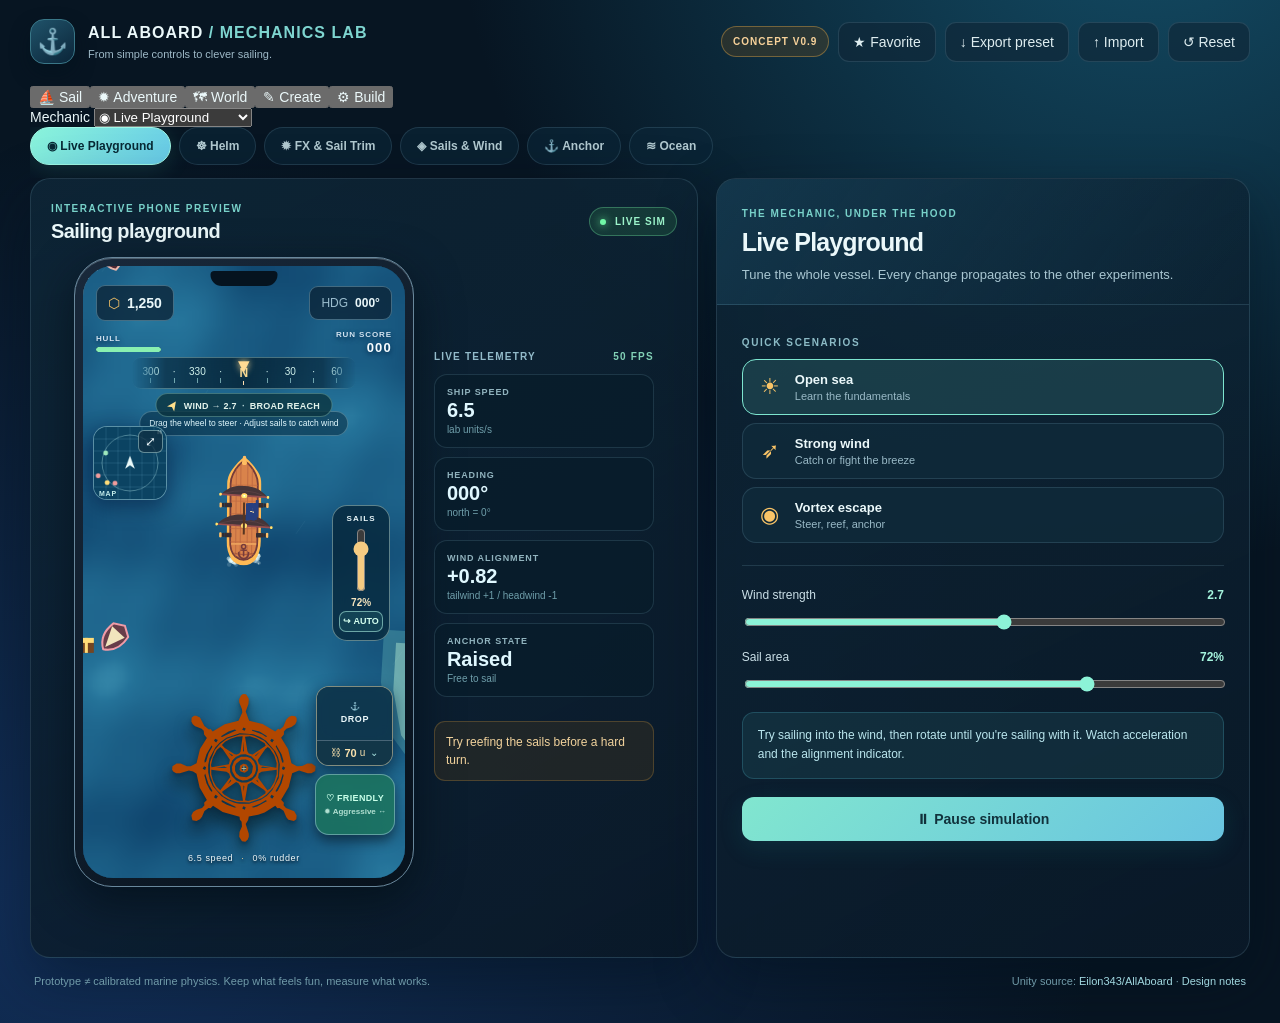
==== commit 324a53d5: "feat(presets): favorite snapshot restore, user JSON import and flag-inclusive export" ====
--- a/index.html
+++ b/index.html
@@ -12,7 +12,7 @@
   <div class="app-shell">
     <header class="topbar">
       <div class="brand"><span class="brand-mark">⚓</span><div><strong>ALL ABOARD <span class="brand-light">/ MECHANICS LAB</span></strong><small>From simple controls to clever sailing.</small></div></div>
-      <div class="top-actions"><span class="build-tag">CONCEPT V0.9</span><button class="subtle-button" id="savePreset" title="Download current tuning as JSON">↓ Export preset</button><button class="subtle-button" id="resetAll" title="Reset simulation and parameters">↺ Reset</button></div>
+      <div class="top-actions"><span class="build-tag">CONCEPT V0.9</span><button class="subtle-button" id="loadFavoritePreset" title="Restore saved favorite water/ship tuning">★ Favorite</button><button class="subtle-button" id="savePreset" title="Download current tuning as JSON">↓ Export preset</button><button class="subtle-button" id="importMechanicsPresetButton" title="Import a saved mechanics and flag preset">↑ Import</button><input type="file" id="importMechanicsPreset" accept=".json,application/json" hidden><button class="subtle-button" id="resetAll" title="Reset simulation and parameters">↺ Reset</button></div>
     </header>
 
     <nav class="nav-shell" aria-label="Mechanics navigation">
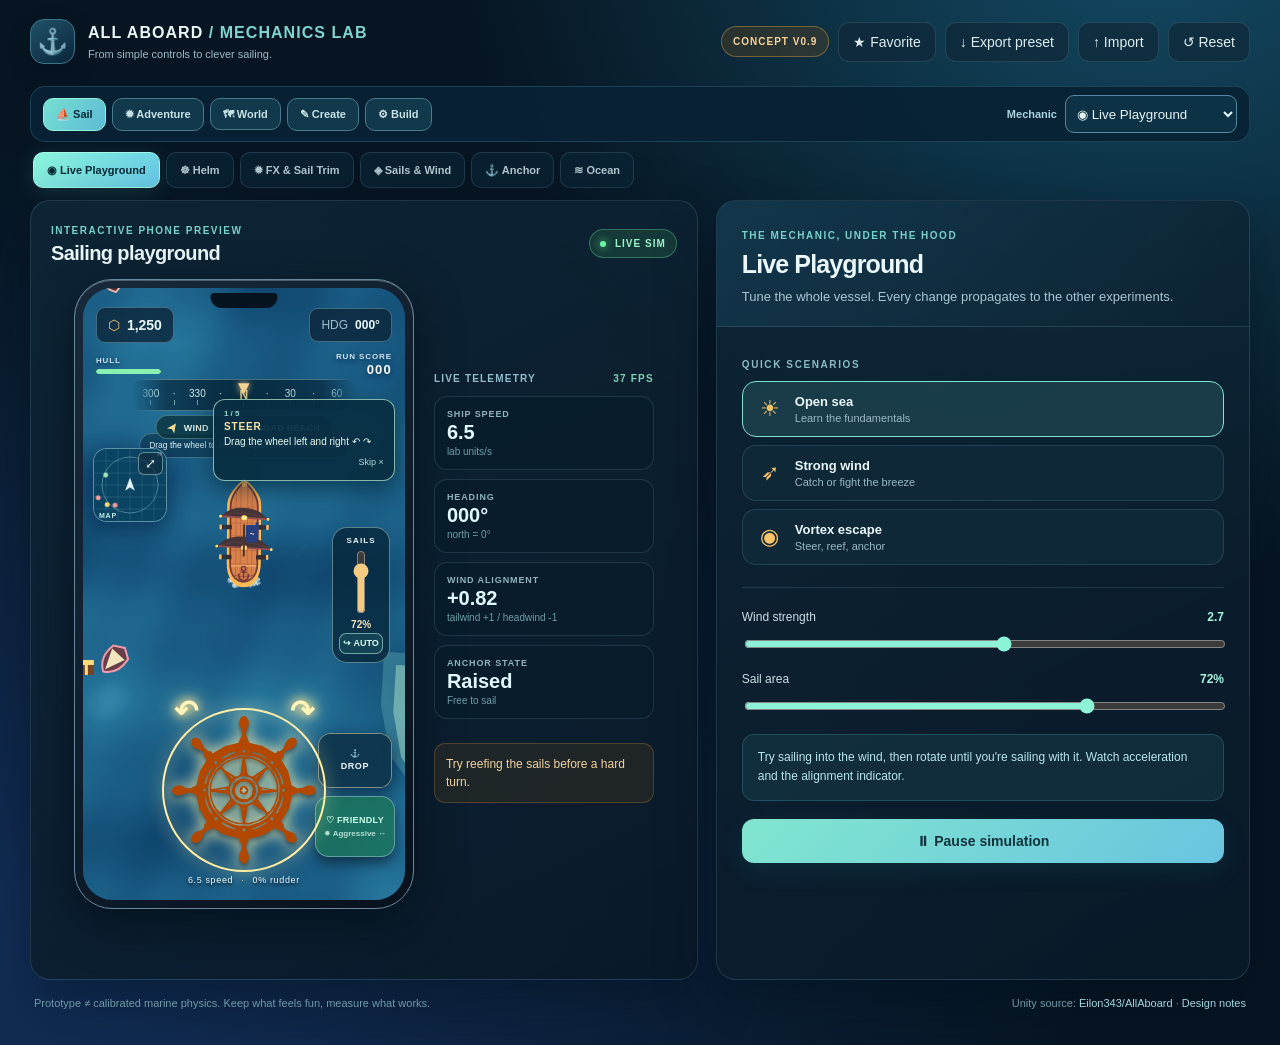
==== commit 4c2adc59: "feat(water-lab): compare reactive surface impulse strength with preserved baseline" ====
--- a/index.html
+++ b/index.html
@@ -297,6 +297,8 @@
           <div class="setting"><div class="setting-head"><label for="waveDetail">Wave density</label><output data-value="waveDetail">22</output></div><input id="waveDetail" type="range" min="6" max="44" step="1" data-setting="waveDetail"></div>
           <div class="setting"><div class="setting-head"><label for="wavePush">Wave → vessel force</label><output data-value="wavePush">0.7</output></div><input id="wavePush" type="range" min="0" max="2" step=".05" data-setting="wavePush"></div>
           <div class="setting"><div class="setting-head"><label for="wakeStrength">Ship wake</label><output data-value="wakeStrength">1.0</output></div><input id="wakeStrength" type="range" min="0" max="2" step=".1" data-setting="wakeStrength"></div>
+          <div class="setting"><div class="setting-head"><label for="rippleStrength">Reactive water · event waves</label><output data-value="rippleStrength">0.8</output></div><input id="rippleStrength" type="range" min="0" max="2" step=".1" data-setting="rippleStrength"></div>
+          <p class="tipline">0 = baseline wave field, 0.8 = subtle wake and anchor impulses, 2 = exaggerated response. Island interiors block waves and splashes; a full fluid solver is not simulated.</p>
           <div class="button-pair"><button class="outline-button" id="rippleButton">◎ Add ripple</button><button class="outline-button" id="stormButton">☁ Storm preset</button></div>
           <div class="mini-heading">WATER BASELINE · V0.5</div>
           <div class="button-pair"><button id="waterSnapshot" class="outline-button">↓ Snapshot water PNG</button><button id="waterJsonExport" class="outline-button">↓ Export water settings JSON</button></div><button id="waterBaseline" class="outline-button">↺ Restore V0.5 water tuning</button>
--- a/style.css
+++ b/style.css
@@ -550,3 +550,148 @@
 .phone-screen .side-controls{bottom:43px}
 .layout-validation{border:1px solid #64898f;border-radius:10px;padding:10px 12px;
   background:#103a47;color:#c4e4da;font-size:10px;line-height:1.55;margin:9px 0}
+
+
+/* V0.9 — grouped navigation, never require horizontal tab scrolling */
+.nav-shell{
+ display:flex;align-items:center;justify-content:space-between;gap:14px;
+ padding:8px 12px;margin:0 0 6px;background:#092236f5;
+ border:1px solid #2b617583;border-radius:15px;
+ position:sticky;top:0;z-index:60;backdrop-filter:blur(16px)
+}
+.nav-categories{display:flex;flex-wrap:wrap;gap:6px;align-items:center}
+.nav-group{border:1px solid #467b8c;border-radius:10px;padding:9px 12px;
+ background:#12384b;color:#c7e3e7;font-size:11px;font-weight:750;white-space:nowrap}
+.nav-group.active{background:linear-gradient(125deg,#76ded2,#5cbcd4);
+ color:#0b2634;border-color:#91f4dd}
+.nav-pick-label{display:flex;align-items:center;gap:8px;color:#abd5dd;font-size:11px;
+ white-space:nowrap;font-weight:700}
+#navMechanic{max-width:240px;min-width:150px;min-height:38px;
+ background:#0e3245;color:#e6f5f6;border:1px solid #518aa0;border-radius:9px;padding:7px}
+.tabbar{display:flex;flex-wrap:wrap;gap:6px;overflow:visible;white-space:normal;
+ align-items:center;padding:4px 3px 12px;scrollbar-width:none}
+.tabbar .tab{padding:9px 13px;font-size:11px;min-height:36px;border-radius:10px}
+.tabbar .tab[hidden]{display:none!important}
+@media(max-width:790px){
+ .app-shell{padding:8px 10px 20px}
+ .topbar{padding:10px 0 13px;flex-wrap:wrap;gap:8px}
+ .brand strong{font-size:13px}
+ .top-actions{flex-wrap:wrap;gap:5px}
+ .subtle-button{padding:9px 11px}
+ .nav-shell{display:block;position:relative;padding:8px;gap:7px}
+ .nav-categories{display:grid;grid-template-columns:repeat(5,minmax(0,1fr));gap:4px}
+ .nav-group{padding:8px 1px;font-size:9px;min-width:0}
+ .nav-pick-label{display:flex;justify-content:space-between;margin-top:8px}
+ #navMechanic{flex:1;min-width:0;max-width:none}
+ .tabbar{gap:5px;padding:8px 2px 11px}
+ .tabbar .tab{font-size:10px;padding:8px 9px;min-height:34px}
+}
+@media(max-width:420px){
+ .top-actions .build-tag{display:none}
+ .brand small{display:none}
+ .nav-shell{border-radius:11px}
+ .nav-group{font-size:8.5px}
+}
+
+/* Nonblocking in-game tutorial. Highlight the REAL ship controls. */
+.quick-tutorial{
+ position:absolute;z-index:14;top:111px;right:10px;width:min(182px,60%);
+ padding:9px 10px;border-radius:12px;border:1px solid #c4f6d6ad;
+ background:#082e42f0;box-shadow:0 6px 25px #002032aa;color:#eafcf2;
+ display:flex;flex-direction:column;gap:3px;pointer-events:none;
+}
+.quick-tutorial[hidden]{display:none!important}
+.quick-tutorial strong{color:#f9e0a5;font-size:10px;letter-spacing:.09em}
+.quick-tutorial>span:not(.quick-tutorial-progress){font-size:10px;line-height:1.45}
+.quick-tutorial-progress{font-size:8px;color:#97dac8;font-weight:700}
+#quickTutorialSkip{pointer-events:auto;align-self:flex-end;background:transparent;
+ border:0;color:#addbd9;padding:4px 0;font-size:9px}
+.quick-tutorial-replay{position:absolute;left:9px;bottom:10px;z-index:8;
+ min-width:22px;min-height:22px;border-radius:50%;background:#103749d9;
+ color:#effbf8;border:1px solid #83b3b8;font-size:12px}
+.quick-tutorial-replay[hidden]{display:none!important}
+.phone-screen .tutorial-focus{
+ outline:2px solid #ffeea4!important;outline-offset:6px;
+ filter:drop-shadow(0 0 8px #fff4ab);
+ animation:tutorialPulse 1s ease-in-out infinite alternate;
+ z-index:22!important
+}
+@keyframes tutorialPulse{to{filter:drop-shadow(0 0 18px #9cffcd);outline-color:#9bfbd0}}
+#wheelControl.tutorial-focus:before,#wheelControl.tutorial-focus:after{
+ position:absolute;top:-22px;font-size:29px;font-weight:800;color:#fff4ba;
+ text-shadow:0 0 10px #ffdf86;pointer-events:none;
+ animation:wheelArrow .8s ease-in-out infinite alternate;
+}
+#wheelControl.tutorial-focus:before{content:"↶";left:4px}
+#wheelControl.tutorial-focus:after{content:"↷";right:4px;animation-direction:alternate-reverse}
+@keyframes wheelArrow{to{translate:0 -5px;opacity:.5}}
+@media(prefers-reduced-motion:reduce){
+ .phone-screen .tutorial-focus,#wheelControl.tutorial-focus:before,#wheelControl.tutorial-focus:after{
+ animation:none!important
+ }
+}
+
+/* Compact anchor: one button; chain gauge appears only while dropped. */
+#anchorChainToggle,#anchorChainEditor{display:none!important}
+.anchor-control{width:74px;min-width:0;gap:0;background:#0c344cdd}
+.anchor-control>.game-btn{border-radius:12px;border:0;min-height:53px;height:53px}
+.anchor-rope-hud{padding:5px 5px 6px;min-width:0;min-height:27px;background:#112e3eeb}
+.anchor-rope-hud>span{display:none}
+.anchor-rope-hud>strong{float:none;display:block;text-align:center;font-size:9px}
+.anchor-rope-hud small{font-size:7.5px;text-align:center;display:block;margin-top:3px}
+.anchor-rope-hud .chain-meter{height:5px;margin-top:4px}
+
+/* Alternative sails: one Up/Down action and tiny optional trim control. */
+.sail-height-toggle{width:100%;min-height:34px;border-radius:10px;
+ background:#cc8f45;border:1px solid #f4d7a1;color:#1b3040;font-size:10px;font-weight:900}
+.sail-height-toggle[hidden]{display:none!important}
+.sail-control input[hidden],.sail-control .sail-percent[hidden],
+.sail-trim-toggle[hidden]{display:none!important}
+.sail-control.sail-toggle-mode{bottom:236px;width:86px;gap:6px;border-radius:13px;padding:8px}
+.sail-control.sail-toggle-mode .sail-trim-popup{
+ position:static;right:auto;bottom:auto;width:100%;max-width:none;
+ padding:5px;gap:4px;box-shadow:none;border:0;background:#0b3548a0
+}
+.sail-toggle-mode .quick-title{font-size:7.5px}
+.sail-toggle-mode .quick-auto{font-size:9px;line-height:1.15}
+.sail-toggle-mode .sail-trim-popup input[type=range]{height:18px}
+.sail-toggle-mode #sailQuickTrimValue{font-size:8px}
+.sail-control:not(.sail-toggle-mode) .sail-trim-popup{
+ width:145px;max-width:50vw;box-shadow:0 6px 22px #0020328c
+}
+.phone-screen.layout-editing .quick-tutorial{display:none!important}
+
+/* Appearance inspector and matching SVG artwork */
+.layout-icon-preview{display:flex;align-items:center;gap:11px;padding:10px 12px;
+ background:#102e42;border:1px solid #4b7589;border-radius:11px;margin:10px 0}
+.layout-icon-preview img{width:43px;height:43px;object-fit:contain;
+ background:#23607936;border-radius:8px;padding:5px}
+.layout-icon-preview div{display:flex;flex-direction:column;gap:3px}
+.layout-icon-preview strong{font-size:12px;color:#e7f3ef}
+.layout-icon-preview small{font-size:10px;color:#a0c9d1;line-height:1.4}
+.layout-appearance{border:1px solid #487d8c;background:#0a2839;border-radius:13px;
+ padding:12px;margin:12px 0}
+.layout-appearance .mini-heading{margin:0 0 10px}
+.layout-appearance input[type=range]{width:100%;accent-color:#87e0c5}
+.layout-colors{display:flex;gap:15px;margin:9px 0}
+.layout-colors label{flex:1;display:flex;align-items:center;gap:8px;font-size:11px;color:#b9d9d9}
+.layout-colors input[type=color]{width:45px;height:36px;border:1px solid #74a3ab;
+ background:#153e4b;border-radius:7px}
+.phone-screen.layout-editing [data-ui-custom].layout-selected{
+ outline:3px solid #f4cb82;outline-offset:6px;
+ filter:drop-shadow(0 0 7px #f4cb82aa)
+}
+
+/* Repair lab: a tiny three-step patch action, not permanent game HUD. */
+.repair-quick-lab{border:1px solid #6b8d8c;background:#122f3c;padding:13px;
+ border-radius:14px;margin:14px 0;display:flex;flex-direction:column;gap:8px}
+.repair-rivets{display:flex;justify-content:space-around;gap:9px;margin:12px 0}
+.repair-rivets button{height:58px;flex:1;border-radius:16px;border:2px solid #61888e;
+ background:#1d4353;color:#a8bfb8;font-size:29px;opacity:.55}
+.repair-rivets button.repair-next{
+ background:#385f47;border-color:#fbe1a1;color:#ffefba;opacity:1;
+ box-shadow:0 0 0 3px #e5d69a33,0 0 16px #edda8b88;
+ animation:tutorialPulse .8s infinite alternate
+}
+.repair-rivets button:disabled{cursor:default}
+@media(prefers-reduced-motion:reduce){.repair-rivets button.repair-next{animation:none}}
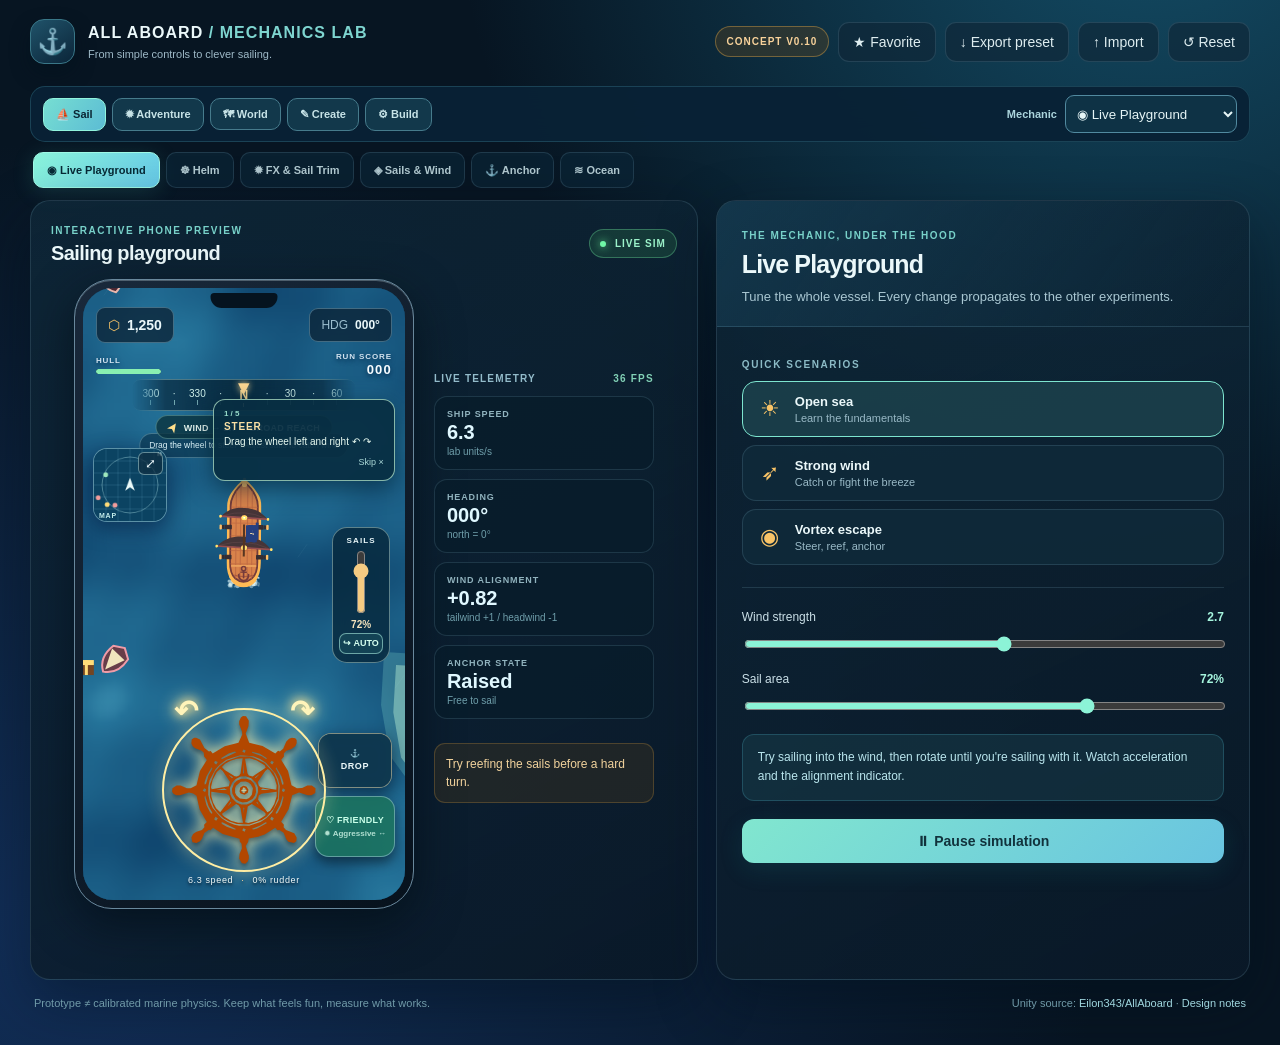
==== commit 725abdd3: "feat(v0.10): vertical dual-mode sail controls and expanded HUD appearance/reset inspector" ====
--- a/index.html
+++ b/index.html
@@ -12,7 +12,7 @@
   <div class="app-shell">
     <header class="topbar">
       <div class="brand"><span class="brand-mark">⚓</span><div><strong>ALL ABOARD <span class="brand-light">/ MECHANICS LAB</span></strong><small>From simple controls to clever sailing.</small></div></div>
-      <div class="top-actions"><span class="build-tag">CONCEPT V0.9</span><button class="subtle-button" id="loadFavoritePreset" title="Restore saved favorite water/ship tuning">★ Favorite</button><button class="subtle-button" id="savePreset" title="Download current tuning as JSON">↓ Export preset</button><button class="subtle-button" id="importMechanicsPresetButton" title="Import a saved mechanics and flag preset">↑ Import</button><input type="file" id="importMechanicsPreset" accept=".json,application/json" hidden><button class="subtle-button" id="resetAll" title="Reset simulation and parameters">↺ Reset</button></div>
+      <div class="top-actions"><span class="build-tag">CONCEPT V0.10</span><button class="subtle-button" id="loadFavoritePreset" title="Restore saved favorite water/ship tuning">★ Favorite</button><button class="subtle-button" id="savePreset" title="Download current tuning as JSON">↓ Export preset</button><button class="subtle-button" id="importMechanicsPresetButton" title="Import a saved mechanics and flag preset">↑ Import</button><input type="file" id="importMechanicsPreset" accept=".json,application/json" hidden><button class="subtle-button" id="resetAll" title="Reset simulation and parameters">↺ Reset</button></div>
     </header>
 
     <nav class="nav-shell" aria-label="Mechanics navigation">
@@ -74,15 +74,15 @@
                 </div>
                 <div class="sail-control" id="sailControl">
                   <div class="control-caption">SAILS</div>
-                  <input id="sailSlider" type="range" min="0" max="100" step="1" value="72" orient="vertical" aria-label="Sail height">
+                  <input id="sailSlider" type="range" min="0" max="100" step=".5" value="72" orient="vertical" aria-label="Sail area, vertical standing slider">
                   <div class="sail-percent" id="sailPercent">72%</div>
                   <button type="button" id="sailHeightToggle" class="sail-height-toggle" hidden aria-label="Raise or furl all sails">FULL</button>
-                  <button type="button" class="sail-trim-toggle" id="sailTrimToggle" aria-expanded="false" aria-controls="sailTrimQuick">↪ AUTO</button>
+                  <button type="button" class="sail-trim-toggle" id="sailTrimToggle" aria-expanded="false" aria-controls="sailTrimQuick" hidden>↪ AUTO</button>
                   <div class="sail-trim-popup" id="sailTrimQuick" hidden>
-                    <div class="quick-title">⛵ SAIL YARD TILT</div>
-                    <label class="quick-auto"><input type="checkbox" id="sailQuickAuto" checked> Automatic wind trim</label>
-                    <input id="sailTrimQuickSlider" type="range" min="-45" max="45" step=".5" value="0" aria-label="Manual sail tilt in degrees">
-                    <span id="sailQuickTrimValue">0° / ideal 0°</span>
+                    <div class="quick-title" id="sailQuickTitle">YARD TILT</div>
+                    <label class="quick-auto" id="sailQuickAutoLabel" hidden><input type="checkbox" id="sailQuickAuto"> Automatic wind trim</label>
+                    <input id="sailTrimQuickSlider" type="range" min="-45" max="45" step=".5" value="0" orient="vertical" aria-label="Sail yard tilt, standing vertical slider that holds its position">
+                    <span id="sailQuickTrimValue">0°</span>
                   </div>
                 </div>
                 <div class="side-controls">
@@ -145,12 +145,20 @@
           <div class="layout-icon-preview"><img id="layoutIconPreview" alt="Selected HUD component icon" src="./assets/ship-wheel.svg"><div><strong id="layoutIconName">Helm wheel</strong><small>Matching game artwork. Selected component glows in the phone preview.</small></div></div>
           <div class="layout-appearance">
             <div class="mini-heading">APPEARANCE · GAME HUD</div>
+            <p class="tipline">Disabling a border or background keeps its color and values for re-enabling. Reset appearance never resets position.</p>
+            <label class="fx-toggle"><input type="checkbox" id="layoutBorderEnabled" checked> Enable border (unchecked = none)</label>
+            <label class="fx-toggle"><input type="checkbox" id="layoutBackgroundEnabled" checked> Enable background (unchecked = transparent)</label>
             <label class="fx-toggle"><input type="checkbox" id="layoutVisible" checked> Show selected component (hide/remove from HUD)</label>
             <div class="setting"><div class="setting-head"><label for="layoutBorderWidth">Border thickness</label><output id="layoutBorderValue">0 px</output></div>
-              <input type="range" id="layoutBorderWidth" min="0" max="8" step=".5" value="0"></div>
+              <input type="range" id="layoutBorderWidth" min="0" max="12" step=".25" value="0"></div>
+            <div class="setting"><div class="setting-head"><label for="layoutBorderRadius">Border corner radius</label><output id="layoutRadiusValue">Original</output></div>
+              <input type="range" id="layoutBorderRadius" min="0" max="32" step="1" value="12"></div>
             <div class="layout-colors"><label>Border <input type="color" id="layoutBorderColor" value="#8be8d6"></label>
               <label>Background <input type="color" id="layoutBackgroundColor" value="#103b51"></label></div>
-            <label class="fx-toggle"><input type="checkbox" id="layoutUseBackground"> Custom background color</label>
+            <label class="fx-toggle"><input type="checkbox" id="layoutUseBackground"> Edit background (override original style)</label>
+            <div class="setting"><label for="layoutBackgroundStyle">Background style</label><select id="layoutBackgroundStyle" class="layout-select"><option value="solid">Solid</option><option value="glass">Glass</option><option value="gradient">Gradient</option></select></div>
+            <div class="setting"><div class="setting-head"><label for="layoutBackgroundOpacity">Background alpha</label><output id="layoutBackgroundOpacityValue">75%</output></div>
+              <input id="layoutBackgroundOpacity" type="range" min="0" max="100" step="1" value="75"></div>
           </div>
           <div class="layout-preset-caption">Current preset: <strong id="layoutPresetName">Default</strong> · V0.8 supports legacy V0.7 JSON imports.</div>
           <div class="setting"><label for="layoutElement">Select UI component</label><select id="layoutElement" class="layout-select"></select></div>
@@ -177,7 +185,8 @@
           </div>
           <div class="layout-value-readout" id="layoutOutput">Helm wheel · X 0% · Y 0% · 1×1 · 0° · 100% opacity · layer 5</div>
           <div class="layout-validation" id="layoutValidation" role="status">Layout check: no known overlaps yet. Check on a physical phone too.</div>
-          <div class="button-pair"><button id="layoutResetItem" class="outline-button">↺ Reset selected</button><button id="layoutResetAll" class="outline-button">↺ Reset all UI</button></div>
+          <div class="button-pair"><button id="layoutResetPosition" class="outline-button">↺ Reset position / scale</button><button id="layoutResetAppearance" class="outline-button">↺ Reset appearance only</button></div>
+          <div class="button-pair"><button id="layoutResetItem" class="outline-button">↺ Reset selected (both)</button><button id="layoutResetAll" class="outline-button">↺ Reset all UI</button></div>
           <div class="button-pair"><button id="layoutExport" class="wide-button">↓ Export UI preset (.json)</button><label class="outline-button import-label" for="layoutImport">↑ Import preset</label><input id="layoutImport" type="file" accept="application/json,.json" hidden></div>
           <div class="world-alert" id="layoutStatus" role="status">Enable editing and drag a highlighted UI component by touch. The layout is saved locally on this device.</div>
           <div class="callout">Coordinates are relative to the phone preview; layer order applies within HUD stacking groups. Rotation, independent scaling and transparency are design-only transforms, not finished Unity RectTransforms or accessibility validation. Test all thumb targets and safe areas.</div>
@@ -188,24 +197,24 @@
             <p>Cannon fire should trigger a short recoil, a water splash and a sound event. Waves drive the ship's visual roll/bob using real samples of OceanField. No gameplay-position teleports.</p>
           </div>
           <div class="mini-heading">CANNON &amp; CAMERA FEEL</div>
-          <div class="setting"><div class="setting-head"><label for="recoilStrength">Cannon recoil</label><output data-value="recoilStrength">0.8</output></div><input id="recoilStrength" type="range" min="0" max="2" step=".1" value=".8" data-setting="recoilStrength"></div>
-          <div class="setting"><div class="setting-head"><label for="cameraShake">Camera shake</label><output data-value="cameraShake">0.5</output></div><input id="cameraShake" type="range" min="0" max="2" step=".1" value=".5" data-setting="cameraShake"></div>
-          <div class="setting"><div class="setting-head"><label for="waveRoll">Wave-induced ship tilt</label><output data-value="waveRoll">1.0</output></div><input id="waveRoll" type="range" min="0" max="2" step=".1" value="1" data-setting="waveRoll"></div>
+          <div class="setting"><div class="setting-head"><label for="recoilStrength">Cannon recoil</label><output data-value="recoilStrength">0.8</output><input class="feel-number" id="recoilStrengthNumber" type="number" min="0" max="3" step=".05" value="0.8" aria-label="Cannon recoil numeric tuning"></div><input id="recoilStrength" type="range" min="0" max="3" step=".05" value=".8" data-setting="recoilStrength"></div>
+          <div class="setting"><div class="setting-head"><label for="cameraShake">Camera shake</label><output data-value="cameraShake">0.5</output><input class="feel-number" id="cameraShakeNumber" type="number" min="0" max="3" step=".05" value="0.5" aria-label="Camera shake numeric tuning"></div><input id="cameraShake" type="range" min="0" max="3" step=".05" value=".5" data-setting="cameraShake"></div>
+          <div class="setting"><div class="setting-head"><label for="waveRoll">Wave-induced ship tilt</label><output data-value="waveRoll">1.0</output><input class="feel-number" id="waveRollNumber" type="number" min="0" max="3" step=".05" value="0.8" aria-label="Wave-induced ship tilt numeric tuning"></div><input id="waveRoll" type="range" min="0" max="3" step=".05" value="1" data-setting="waveRoll"></div>
           <div class="button-pair"><button class="wide-button" id="feelTestShot">✹ Fire test broadside</button><button class="outline-button" id="feelTestHit">✦ Test hull impact</button></div>
           <div class="mini-heading">SAIL CONTROL DESIGN</div>
           <div class="setting"><label for="sailControlStyle">Mobile sail control</label>
             <select id="sailControlStyle" class="layout-select">
-              <option value="classic">Height slider + compact AUTO button</option>
-              <option value="toggle-tilt">Up/Down toggle + wind trim mini dial</option>
+              <option value="toggle-tilt">Default: Raise/Lower button + standing manual tilt slider</option>
+              <option value="classic">Alternative: standing sail-area slider + automatic tilt</option>
             </select>
           </div>
           <div class="mini-heading">SAIL TRIM (OPTIONAL ONE-THUMB SKILL)</div>
-          <div class="explain"><strong>Tilt the yard to catch wind</strong><p>Auto-trim stays enabled by default. Manual trim adds a small skill advantage but is not a new mandatory game button. A visual yard rotation follows the selected trim.</p></div>
+          <div class="explain"><strong>One vertical slider, two control assignments</strong><p>Default: tap Raise/Lower, and drag the standing tilt slider up/down. It stays exactly where released. Alternative: standing sail-area slider with automatic tilt. Both share one vessel model; switching modes never resets angle or sail area. The default manual tilt is an intentionally optional advanced strategy.</p></div>
           <div class="setting"><div class="setting-head"><label for="sailTrim">Sail tilt / yard angle</label><output data-value="sailTrim">0°</output></div><input id="sailTrim" type="range" min="-45" max="45" step="1" value="0" data-setting="sailTrim"></div>
           <label class="fx-toggle"><input id="sailAutoTrim" type="checkbox" checked> Automatic sail trim (recommended)</label>
           <div class="physics-readout">IDEAL TILT <strong id="trimIdeal">0°</strong> · SAIL TRIM BONUS <strong id="trimBonus">100%</strong></div>
           <div class="mini-heading">WIND &amp; OCEAN VISUALS</div>
-          <div class="setting"><div class="setting-head"><label for="windFX">Wind streak intensity</label><output data-value="windFX">0.6</output></div><input id="windFX" type="range" min="0" max="2" step=".1" value=".6" data-setting="windFX"></div>
+          <div class="setting"><div class="setting-head"><label for="windFX">Wind streak intensity</label><output data-value="windFX">0.6</output><input class="feel-number" id="windFXNumber" type="number" min="0" max="3" step=".05" value="0.6" aria-label="Wind streak intensity numeric tuning"></div><input id="windFX" type="range" min="0" max="3" step=".05" value=".6" data-setting="windFX"></div>
           <label class="fx-toggle"><input id="reduceMotion"> Reduce motion / visual shake</label>
           <div class="physics-readout" id="feelReadout">Sail trim, ship pitch and sound events stay decoupled from world physics.</div>
           <div class="callout">Unity integration candidate: ShipPosePresenter for waves, BroadsideFeedback for recoil, SailTrimController for rigging, OceanEffectBus for water FX. Only real shots should trigger automatic feedback.</div>
--- a/style.css
+++ b/style.css
@@ -695,3 +695,6 @@
 }
 .repair-rivets button:disabled{cursor:default}
 @media(prefers-reduced-motion:reduce){.repair-rivets button.repair-next{animation:none}}
+
+/* Highlight selected target whenever UI Studio is viewed, including numerical editing. */
+.phone-screen [data-ui-custom].layout-selected{outline:2px solid #f5d88b;outline-offset:5px;filter:drop-shadow(0 0 6px #f5d88b88)}
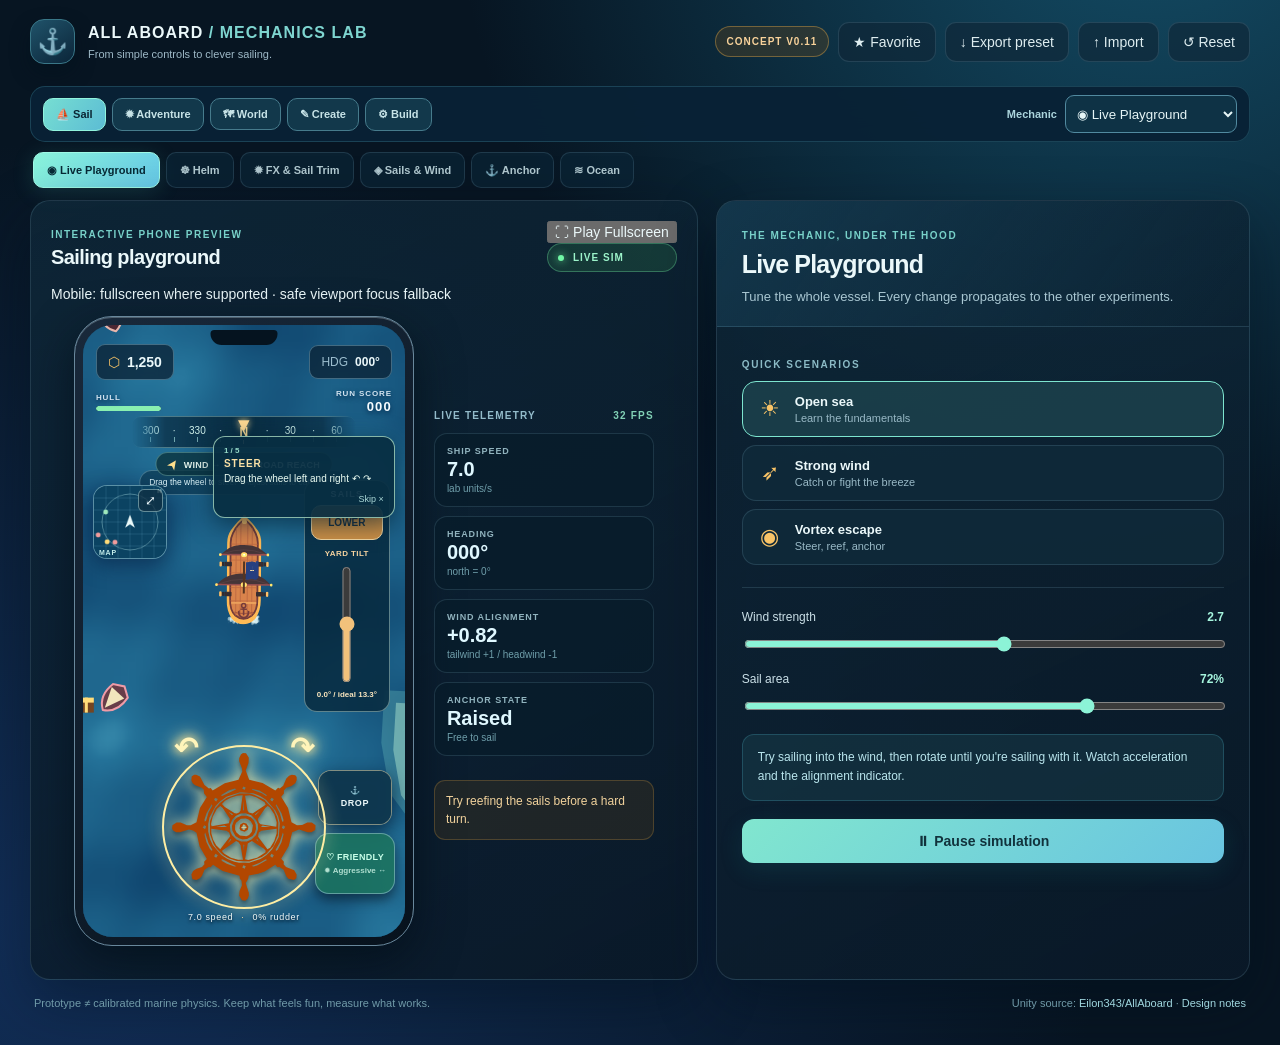
==== commit a36e0459: "feat(fullscreen-ui): prominent phone/PC play button, in-game exit and viewport-focus status" ====
--- a/index.html
+++ b/index.html
@@ -12,7 +12,7 @@
   <div class="app-shell">
     <header class="topbar">
       <div class="brand"><span class="brand-mark">⚓</span><div><strong>ALL ABOARD <span class="brand-light">/ MECHANICS LAB</span></strong><small>From simple controls to clever sailing.</small></div></div>
-      <div class="top-actions"><span class="build-tag">CONCEPT V0.10</span><button class="subtle-button" id="loadFavoritePreset" title="Restore saved favorite water/ship tuning">★ Favorite</button><button class="subtle-button" id="savePreset" title="Download current tuning as JSON">↓ Export preset</button><button class="subtle-button" id="importMechanicsPresetButton" title="Import a saved mechanics and flag preset">↑ Import</button><input type="file" id="importMechanicsPreset" accept=".json,application/json" hidden><button class="subtle-button" id="resetAll" title="Reset simulation and parameters">↺ Reset</button></div>
+      <div class="top-actions"><span class="build-tag">CONCEPT V0.11</span><button class="subtle-button" id="loadFavoritePreset" title="Restore saved favorite water/ship tuning">★ Favorite</button><button class="subtle-button" id="savePreset" title="Download current tuning as JSON">↓ Export preset</button><button class="subtle-button" id="importMechanicsPresetButton" title="Import a saved mechanics and flag preset">↑ Import</button><input type="file" id="importMechanicsPreset" accept=".json,application/json" hidden><button class="subtle-button" id="resetAll" title="Reset simulation and parameters">↺ Reset</button></div>
     </header>
 
     <nav class="nav-shell" aria-label="Mechanics navigation">
@@ -38,10 +38,16 @@
 
     <main class="workspace">
       <section class="stage" aria-label="Live portrait game preview">
-        <div class="stage-heading"><div><span class="eyebrow">INTERACTIVE PHONE PREVIEW</span><h1 id="stageTitle">Sailing playground</h1></div><div class="live-chip"><span class="dot"></span> LIVE SIM</div></div>
+        <div class="stage-heading"><div><span class="eyebrow">INTERACTIVE PHONE PREVIEW</span><h1 id="stageTitle">Sailing playground</h1></div>
+          <div class="playtest-launch">
+            <button class="playtest-fullscreen-button" id="playtestFullscreen" type="button" aria-pressed="false">⛶ Play Fullscreen</button>
+            <div class="live-chip"><span class="dot"></span> LIVE SIM</div>
+          </div></div>
+        <p class="playtest-status" id="playtestStatus" role="status">Mobile: fullscreen where supported · safe viewport focus fallback</p>
         <div class="stage-body">
           <div class="phone">
             <div class="phone-screen" id="phoneScreen">
+              <button type="button" class="playtest-exit" id="playtestExit" hidden aria-label="Exit game fullscreen">↙ Exit</button>
               <canvas id="seaCanvas" aria-label="Animated top-down sea showing the sailing ship"></canvas>
               <div class="quick-tutorial" id="quickTutorial" hidden aria-live="polite">
                 <span class="quick-tutorial-progress" id="quickTutorialStep">1 / 5</span>
@@ -581,6 +587,7 @@
   <script src="./mechanics-review.js" defer></script>
   <script src="./app.js" defer></script>
   <script src="./ui-layout.js" defer></script>
+  <script src="./fullscreen-play.js" defer></script>
   <script src="./nav-ui.js" defer></script>
   <script src="./quick-tutorial.js" defer></script>
   <script src="./repair-mini.js" defer></script>
--- a/style.css
+++ b/style.css
@@ -698,3 +698,51 @@
 
 /* Highlight selected target whenever UI Studio is viewed, including numerical editing. */
 .phone-screen [data-ui-custom].layout-selected{outline:2px solid #f5d88b;outline-offset:5px;filter:drop-shadow(0 0 6px #f5d88b88)}
+
+
+/* V0.10 — Both sail modes use a standing vertical slider, never horizontal. */
+#sailControl{width:86px;max-width:29%;bottom:226px;gap:6px;padding:8px 6px;border-radius:13px}
+#sailControl .control-caption{font-size:9px}
+#sailControl.sail-toggle-mode{width:86px;bottom:225px;gap:6px}
+#sailControl .sail-height-toggle{width:100%;min-height:35px}
+#sailControl.sail-toggle-mode .sail-trim-popup{
+  position:static;right:auto;bottom:auto;display:flex;align-items:center;
+  width:100%;max-width:none;box-shadow:none;border:0;border-radius:9px;
+  background:transparent;padding:2px 0;gap:3px
+}
+#sailControl #sailTrimQuickSlider,#sailControl #sailSlider{
+  writing-mode:vertical-lr!important;direction:rtl!important;
+  appearance:slider-vertical!important;width:33px!important;height:117px!important;
+  min-height:117px!important;display:block;touch-action:none;
+  accent-color:#f2c17b;cursor:grab;margin:4px auto!important;
+}
+#sailControl #sailTrimQuickSlider:active,#sailControl #sailSlider:active{cursor:grabbing}
+#sailControl #sailTrimQuick[hidden],#sailControl #sailSlider[hidden],
+#sailControl #sailHeightToggle[hidden],#sailControl #sailTrimToggle[hidden],
+#sailControl #sailQuickAutoLabel[hidden],#sailControl #sailPercent[hidden]{display:none!important}
+#sailControl #sailQuickTitle{font-size:8px;line-height:1.4;letter-spacing:.05em;text-align:center}
+#sailControl #sailQuickTrimValue{
+  color:#fbe6be;font-size:8px;line-height:1.35;text-align:center;
+  font-weight:800;overflow-wrap:normal;white-space:normal
+}
+#sailControl.sail-area-mode{bottom:225px;gap:5px;width:76px}
+#sailControl.sail-area-mode #sailTrimToggle{
+  display:block;width:100%;border-color:#5aaea7;color:#d8ffeb;cursor:help
+}
+#sailControl .sail-percent{font-size:11px}
+#sailControl input[type=range]{background:transparent}
+#sailControl input[type=range]:focus-visible{outline:2px solid #ffe3a1;outline-offset:3px}
+@media(max-width:410px){
+ #sailControl,#sailControl.sail-toggle-mode{width:79px;right:6px}
+ #sailControl.sail-area-mode{width:72px}
+}
+
+/* Full control: geometry (position/scale) and appearance are separate workflows. */
+.layout-appearance .fx-toggle{font-size:11px;min-height:39px}
+.layout-appearance #layoutBackgroundStyle{width:100%;margin:6px 0}
+.layout-appearance #layoutBackgroundOpacity,.layout-appearance #layoutBorderRadius{width:100%}
+.layout-appearance .setting{margin:9px 0}
+.feel-number{width:82px;min-width:72px;border:1px solid #65a0ae;
+ border-radius:8px;color:#ebf6f4;background:#0d3245;padding:7px 6px;
+ text-align:center;font:inherit;font-size:11px;font-variant-numeric:tabular-nums}
+.feel-number:focus-visible{outline:2px solid #9bf7d6}
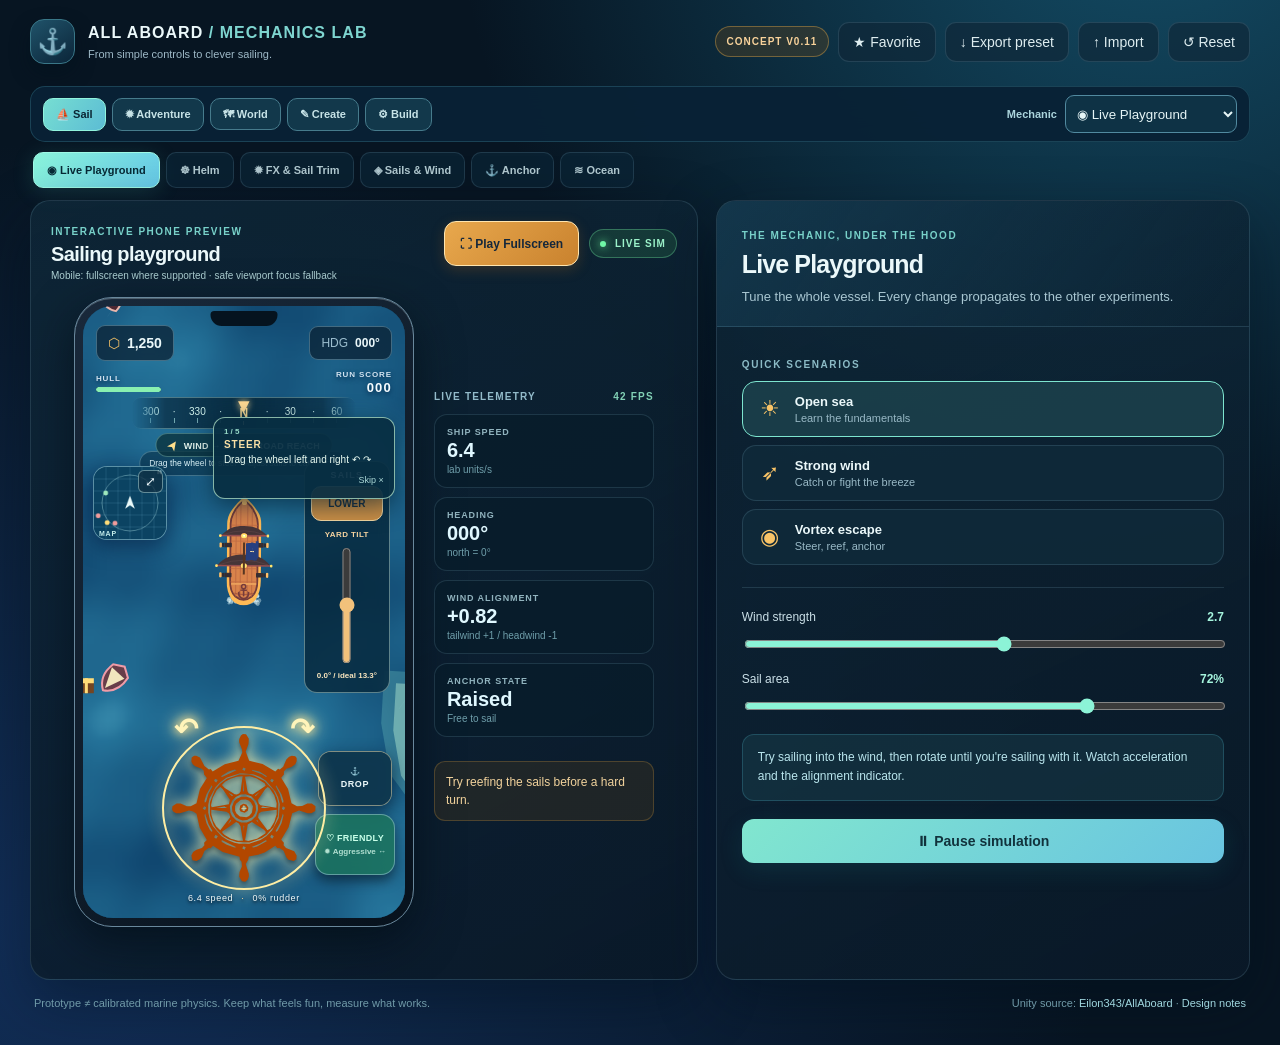
==== commit 02c145e5: "feat(sails): extend manual standing sail-yard slider and inspector to ±90 degrees" ====
--- a/index.html
+++ b/index.html
@@ -87,7 +87,7 @@
                   <div class="sail-trim-popup" id="sailTrimQuick" hidden>
                     <div class="quick-title" id="sailQuickTitle">YARD TILT</div>
                     <label class="quick-auto" id="sailQuickAutoLabel" hidden><input type="checkbox" id="sailQuickAuto"> Automatic wind trim</label>
-                    <input id="sailTrimQuickSlider" type="range" min="-45" max="45" step=".5" value="0" orient="vertical" aria-label="Sail yard tilt, standing vertical slider that holds its position">
+                    <input id="sailTrimQuickSlider" type="range" min="-90" max="90" step=".5" value="0" orient="vertical" aria-label="Sail yard tilt, standing vertical slider that holds its position">
                     <span id="sailQuickTrimValue">0°</span>
                   </div>
                 </div>
@@ -216,7 +216,7 @@
           </div>
           <div class="mini-heading">SAIL TRIM (OPTIONAL ONE-THUMB SKILL)</div>
           <div class="explain"><strong>One vertical slider, two control assignments</strong><p>Default: tap Raise/Lower, and drag the standing tilt slider up/down. It stays exactly where released. Alternative: standing sail-area slider with automatic tilt. Both share one vessel model; switching modes never resets angle or sail area. The default manual tilt is an intentionally optional advanced strategy.</p></div>
-          <div class="setting"><div class="setting-head"><label for="sailTrim">Sail tilt / yard angle</label><output data-value="sailTrim">0°</output></div><input id="sailTrim" type="range" min="-45" max="45" step="1" value="0" data-setting="sailTrim"></div>
+          <div class="setting"><div class="setting-head"><label for="sailTrim">Sail tilt / yard angle</label><output data-value="sailTrim">0°</output></div><input id="sailTrim" type="range" min="-90" max="90" step=".5" value="0" data-setting="sailTrim"></div>
           <label class="fx-toggle"><input id="sailAutoTrim" type="checkbox" checked> Automatic sail trim (recommended)</label>
           <div class="physics-readout">IDEAL TILT <strong id="trimIdeal">0°</strong> · SAIL TRIM BONUS <strong id="trimBonus">100%</strong></div>
           <div class="mini-heading">WIND &amp; OCEAN VISUALS</div>
--- a/style.css
+++ b/style.css
@@ -746,3 +746,56 @@
  border-radius:8px;color:#ebf6f4;background:#0d3245;padding:7px 6px;
  text-align:center;font:inherit;font-size:11px;font-variant-numeric:tabular-nums}
 .feel-number:focus-visible{outline:2px solid #9bf7d6}
+
+
+/* V0.11: real mobile fullscreen, with a CSS viewport-focus fallback.
+ * Keep one authoritative phoneScreen; never clone the ship or HUD.
+ */
+.playtest-launch{display:flex;align-items:center;gap:10px;flex-wrap:wrap}
+.playtest-fullscreen-button{border:1px solid #ffe5af;background:linear-gradient(135deg,#e8a84d,#c9822e);color:#14273b;
+  font-size:12px;font-weight:900;padding:11px 15px;min-height:45px;border-radius:12px;
+  box-shadow:0 4px 13px #85532255}
+.playtest-fullscreen-button:hover{filter:brightness(1.08)}
+.playtest-fullscreen-button:focus-visible,.playtest-exit:focus-visible{outline:3px solid #9df9e5;outline-offset:3px}
+.playtest-status{font-size:10px;color:#accfd2;line-height:1.5;margin:2px 0 8px}
+.playtest-exit{position:absolute;left:max(12px,env(safe-area-inset-left));
+  top:max(10px,env(safe-area-inset-top));z-index:1000;border:1px solid #d2fcdb;
+  border-radius:9px;background:#092d40e8;color:#edfcf2;font-size:12px;
+  font-weight:900;padding:10px 13px;min-height:44px;min-width:70px;
+  box-shadow:0 5px 18px #001a2e99}
+.playtest-exit[hidden]{display:none!important}
+body.allaboard-play-focus{overflow:hidden!important;height:100dvh;overscroll-behavior:none}
+body.allaboard-play-focus .app-shell{position:relative}
+body.allaboard-play-focus #phoneScreen,
+#phoneScreen:fullscreen,#phoneScreen:-webkit-full-screen{
+ position:fixed!important;inset:0!important;top:0!important;left:0!important;
+ width:100vw!important;width:100dvw!important;height:100vh!important;height:100dvh!important;
+ max-width:none!important;max-height:none!important;min-width:0!important;min-height:0!important;
+ margin:0!important;border:none!important;border-radius:0!important;
+ box-shadow:none!important;z-index:2147483646!important;
+ background:#0d537d!important;overflow:hidden;touch-action:manipulation
+}
+body.allaboard-play-focus .notch,#phoneScreen:fullscreen .notch{display:none!important}
+body.allaboard-play-focus .hud,#phoneScreen:fullscreen .hud{
+ top:max(58px,calc(env(safe-area-inset-top) + 45px));left:max(12px,env(safe-area-inset-left));
+ right:max(12px,env(safe-area-inset-right))
+}
+body.allaboard-play-focus #phoneScreen .quick-tutorial-replay,
+#phoneScreen:fullscreen .quick-tutorial-replay{bottom:max(14px,env(safe-area-inset-bottom))}
+body.allaboard-play-focus #phoneScreen #wheelControl,#phoneScreen:fullscreen #wheelControl{
+ bottom:max(20px,calc(env(safe-area-inset-bottom) + 12px))
+}
+body.allaboard-play-focus #phoneScreen .side-controls,#phoneScreen:fullscreen .side-controls{
+ bottom:max(48px,calc(env(safe-area-inset-bottom) + 38px))
+}
+body.allaboard-play-focus #phoneScreen #sailControl,#phoneScreen:fullscreen #sailControl{
+ bottom:max(238px,calc(env(safe-area-inset-bottom) + 205px))
+}
+@supports(height:100svh){
+ body.allaboard-play-focus #phoneScreen{height:100dvh!important}
+}
+@media(max-width:600px){
+ .playtest-launch{width:100%;justify-content:space-between}
+ .playtest-fullscreen-button{flex:1}
+ .playtest-status{margin-bottom:10px}
+}
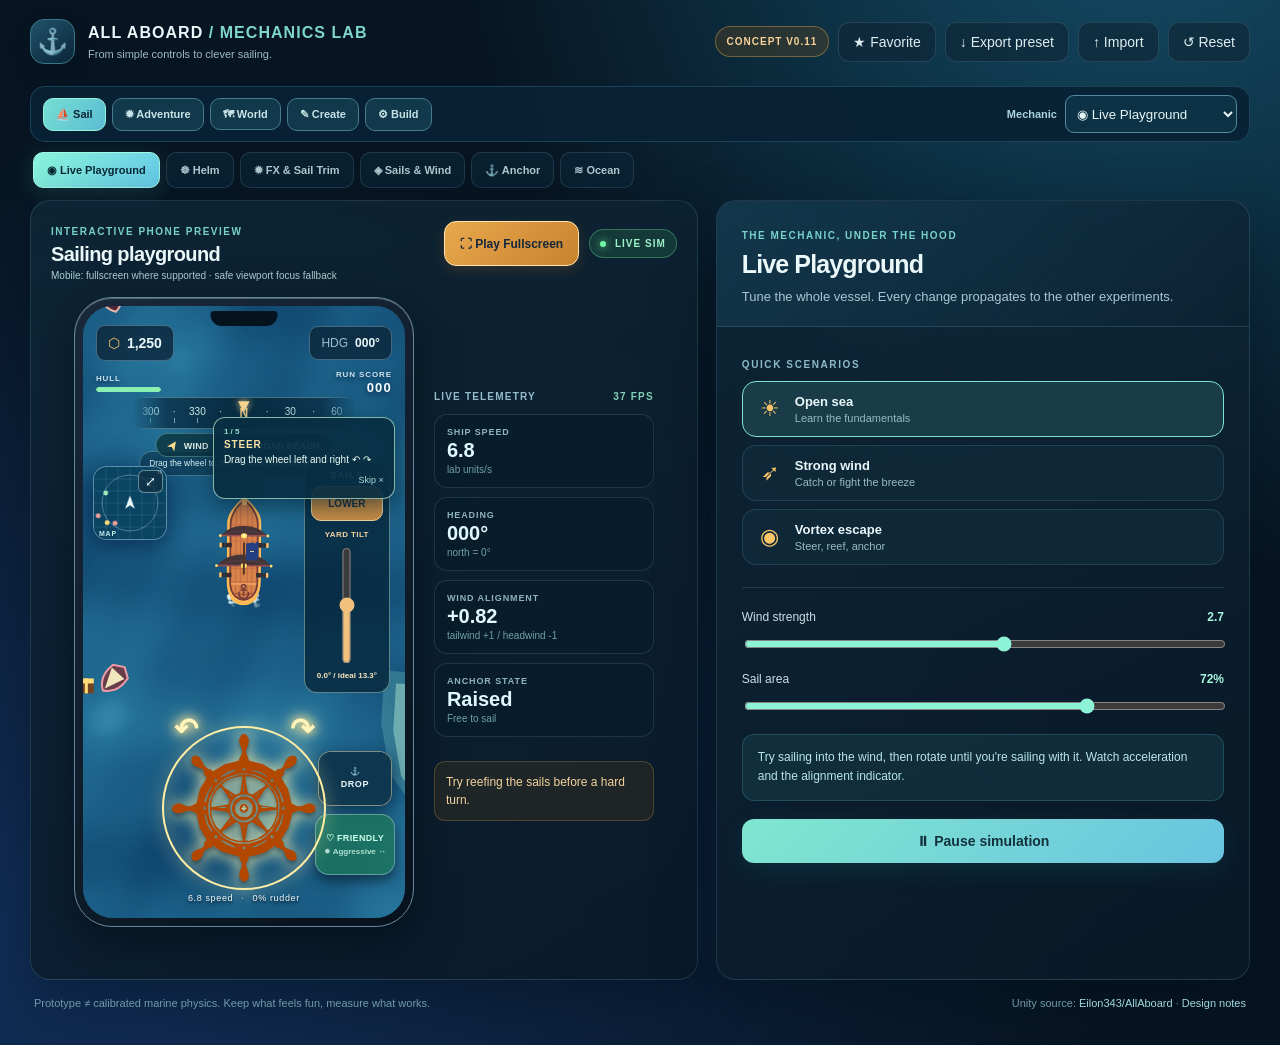
==== commit 4e4275d0: "feat(haptics-ui): explicit Android browser vibration test, duration tuning, support status and stop " ====
--- a/index.html
+++ b/index.html
@@ -281,6 +281,15 @@
           <div class="reading">WHEEL ROTATION <strong id="wheelReading">0°</strong><div class="reading-track"><i id="wheelReadingBar"></i></div>ACTUAL RUDDER <strong id="rudderReading">0%</strong></div>
           <p class="tipline">Keyboard: ← / → to steer, ↑ / ↓ for sails. Optional vibration feedback on compatible Android browsers.</p>
           <label class="switch-line"><input type="checkbox" id="hapticToggle" checked> Enable haptics where available</label>
+          <div class="haptic-lab" aria-label="Haptic feedback tester">
+            <div class="mini-heading">HAPTIC TEST · PHONE</div>
+            <div id="hapticCapability" class="physics-readout" role="status">Checking vibration support...</div>
+            <div class="setting"><div class="setting-head"><label for="hapticDuration">Pulse duration multiplier</label><output id="hapticDurationValue">1.0×</output></div>
+              <input type="range" id="hapticDuration" min="0.5" max="2" step=".1" value="1" aria-label="Haptic pulse duration multiplier"></div>
+            <div class="button-pair"><button id="hapticTest" class="wide-button" type="button">📳 Test vibration</button>
+              <button id="hapticStop" class="outline-button" type="button">Stop</button></div>
+            <p class="tipline">Use Test directly on your phone. Duration can change; web browsers do not expose vibration motor amplitude. A reported request is not proof that the device physically vibrated.</p>
+          </div>
         </section>
 
         <section class="panel" data-panel="sails">
@@ -586,6 +595,7 @@
   <script src="./flag-workshop.js" defer></script>
   <script src="./mechanics-review.js" defer></script>
   <script src="./app.js" defer></script>
+  <script src="./haptics.js" defer></script>
   <script src="./ui-layout.js" defer></script>
   <script src="./fullscreen-play.js" defer></script>
   <script src="./nav-ui.js" defer></script>
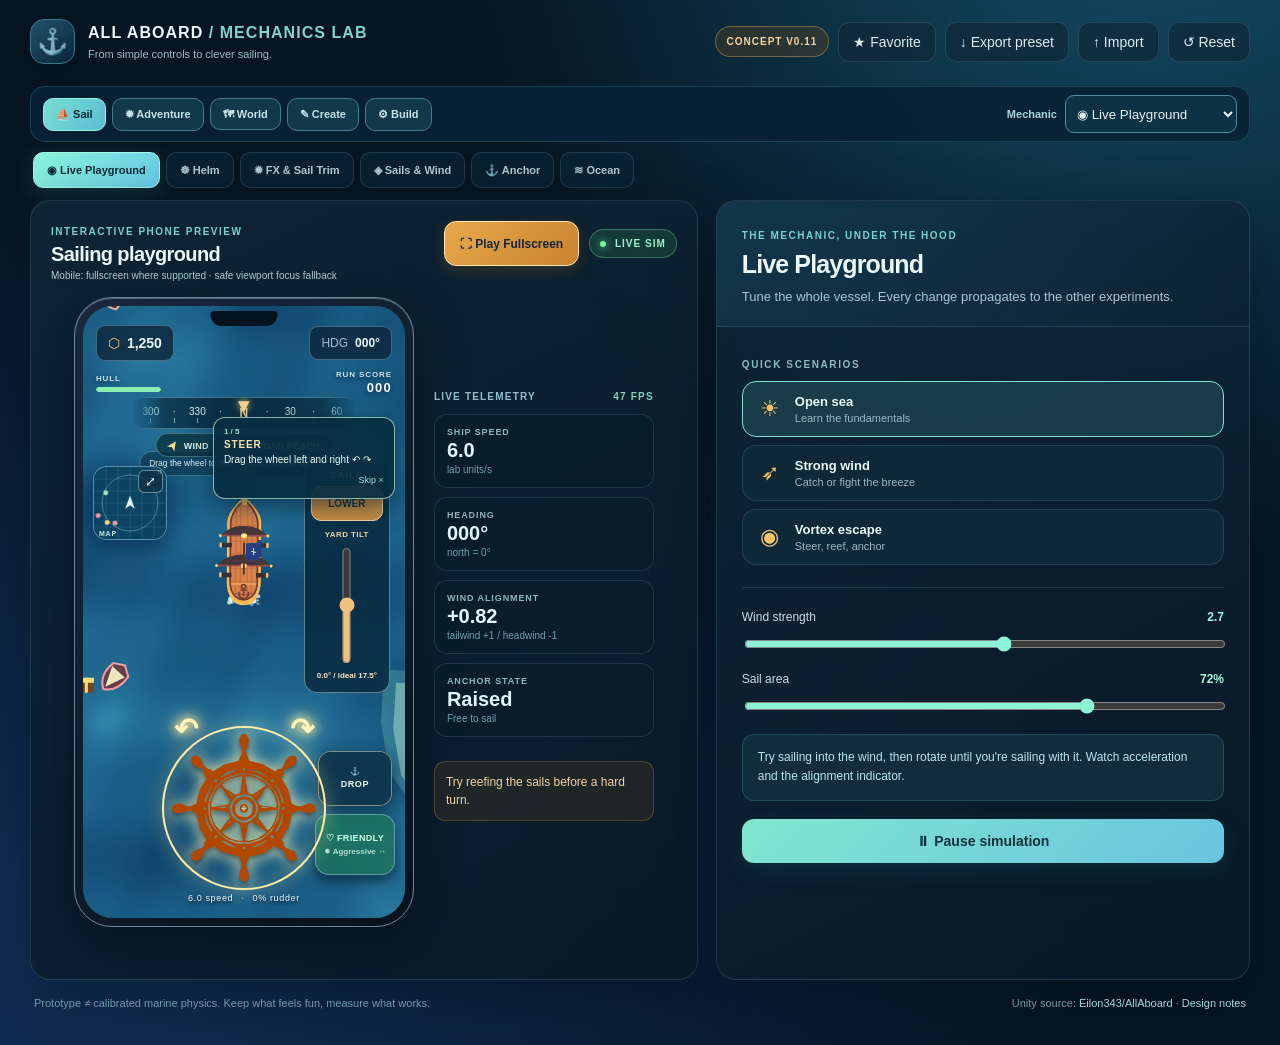
==== commit c69ea11f: "fix(haptics): load vibration adapter before app startup" ====
--- a/index.html
+++ b/index.html
@@ -594,8 +594,8 @@
   <script src="./flag-motion.js" defer></script>
   <script src="./flag-workshop.js" defer></script>
   <script src="./mechanics-review.js" defer></script>
+  <script src="./haptics.js" defer></script>
   <script src="./app.js" defer></script>
-  <script src="./haptics.js" defer></script>
   <script src="./ui-layout.js" defer></script>
   <script src="./fullscreen-play.js" defer></script>
   <script src="./nav-ui.js" defer></script>
